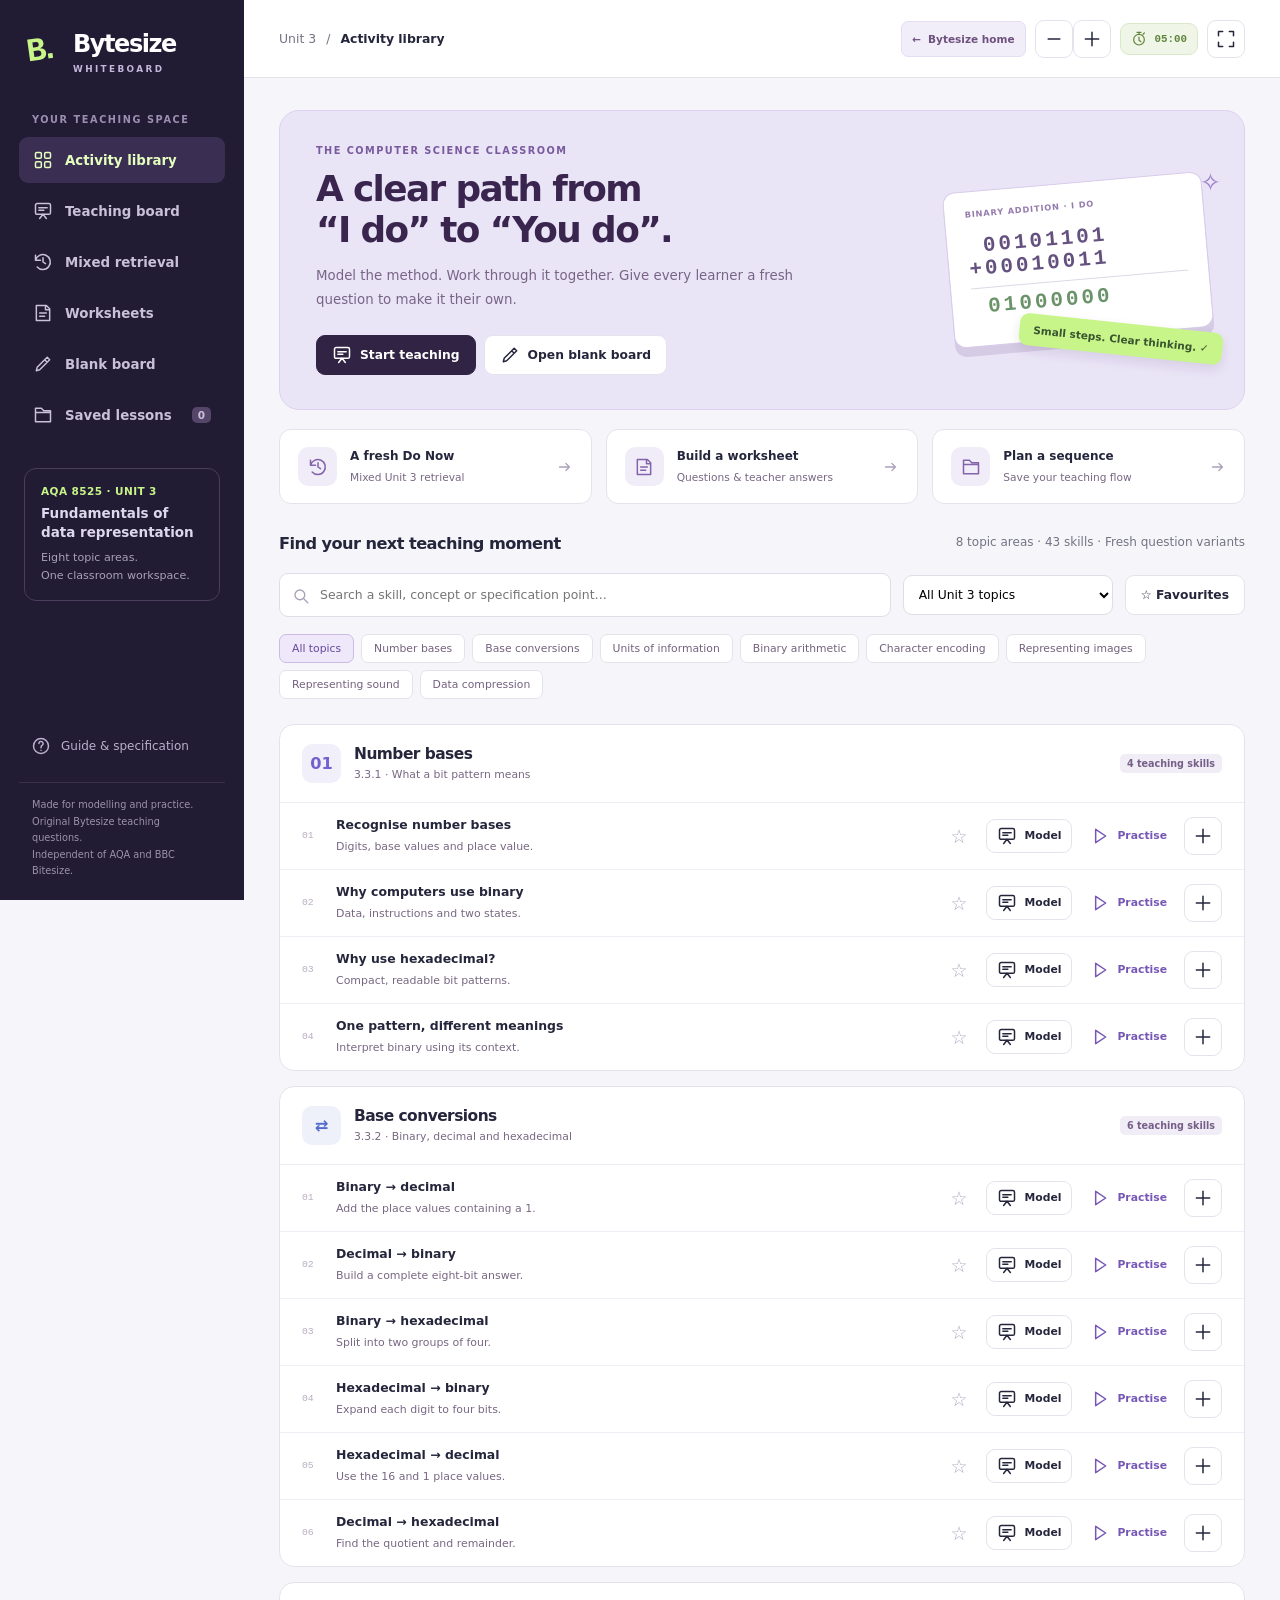
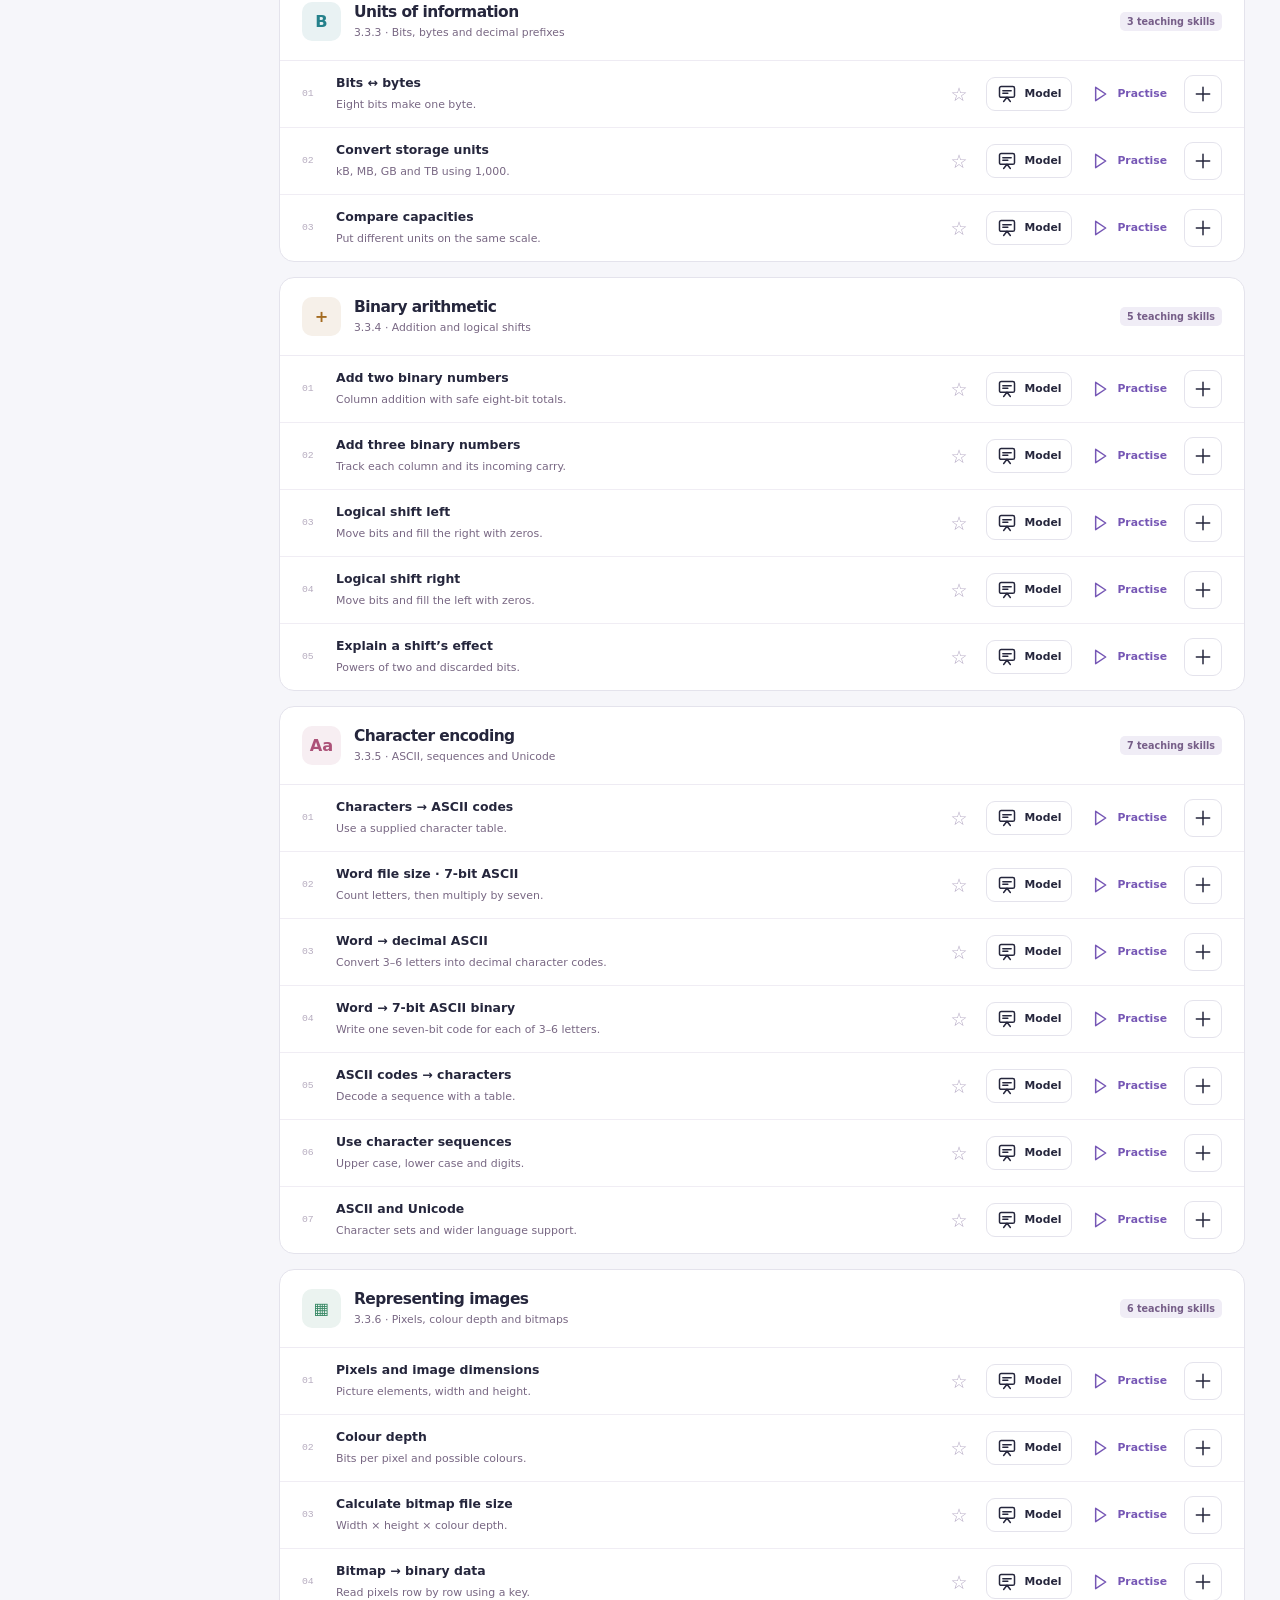
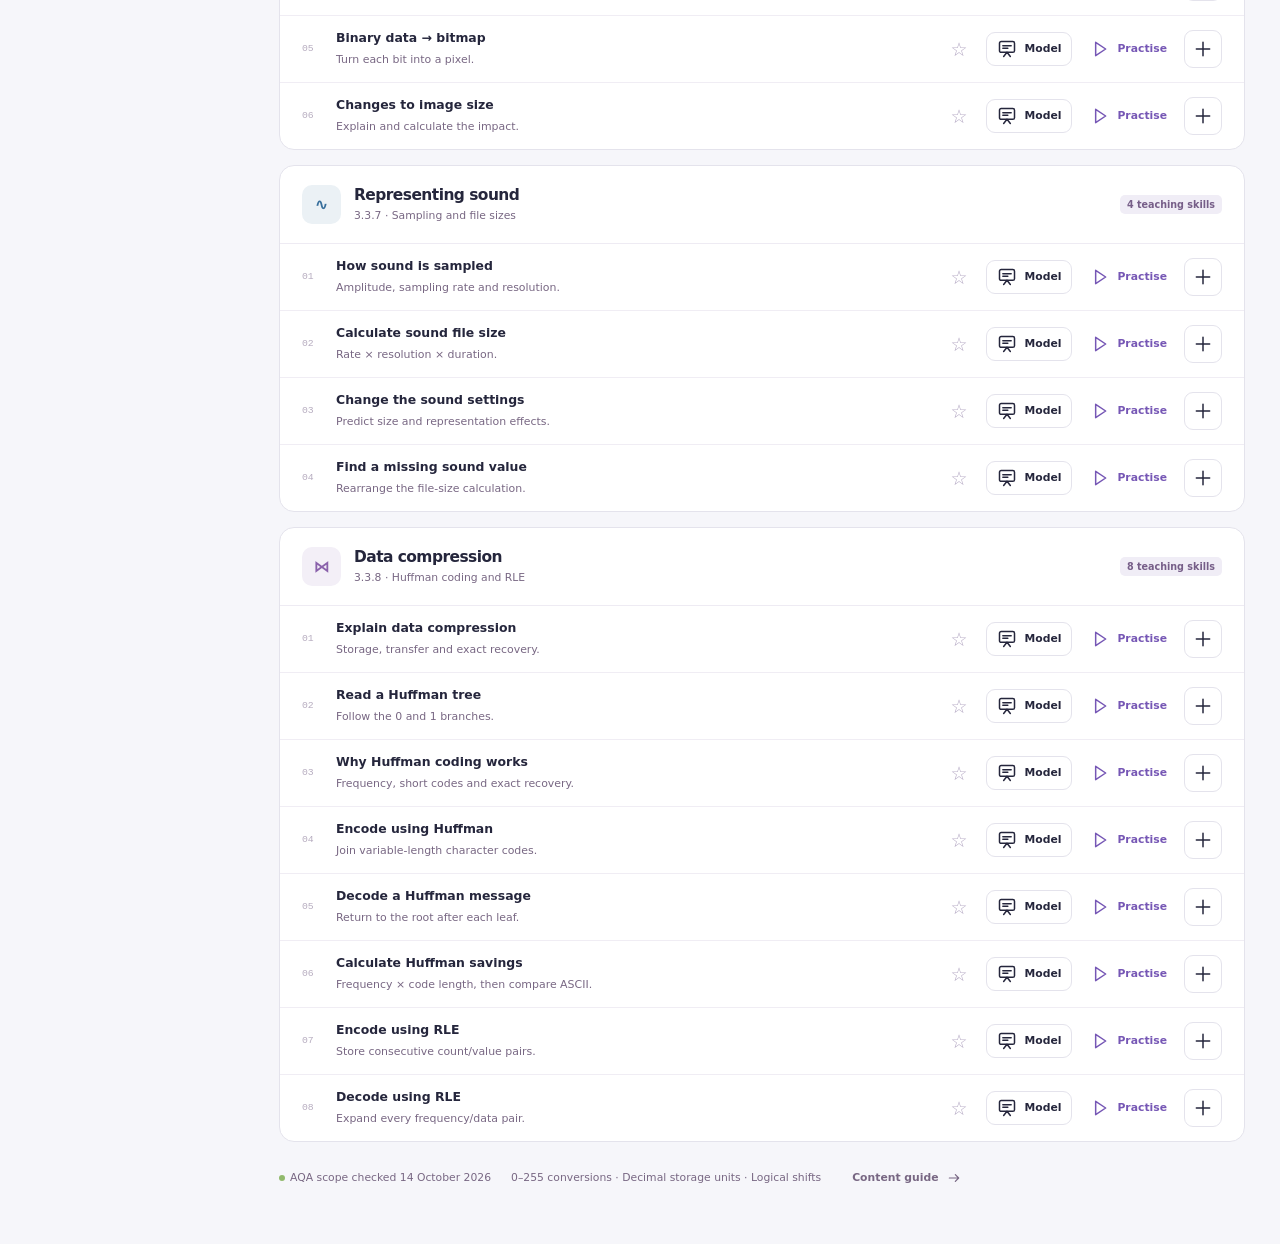
==== teacher/index.html @ 33aa5a90 "Publish current Bytesize student and teacher site" ====
<!doctype html>
<html lang="en-GB">
<head>
 <meta charset="utf-8">
 <meta name="viewport" content="width=device-width, initial-scale=1">
 <meta name="theme-color" content="#211b3a">
 <meta name="description" content="Teach AQA 8525 Unit 3 with Bytesize Whiteboard: worked examples, guided practice, independent questions, retrieval, worksheets and a drawing board.">
 <title>Bytesize Whiteboard | AQA 8525 Unit 3</title>
 <link rel="icon" href="favicon.svg" type="image/svg+xml">
 <link rel="stylesheet" href="styles.css">
 <link rel="stylesheet" href="../hub-nav.css">
</head>
<body>
 <a class="skip" href="#main">Skip to activities</a>
 <div id="app"></div>
 <div id="toast" role="status" aria-live="polite"></div>
 <dialog id="modal" aria-labelledby="dialog-title"></dialog>
 <div id="print-root"></div>
 <script defer src="app.bundle.js"></script>
</body>
</html>
---- teacher/styles.css ----
:root{--ink:#25263c;--muted:#737384;--purple:#7257c8;--purple-dark:#35284d;--lime:#c8f589;--line:#e4e3ec;--bg:#f6f6fa;--paper:#fff;--radius:17px;--qscale:1;font-family:Inter,ui-sans-serif,system-ui,-apple-system,BlinkMacSystemFont,"Segoe UI",sans-serif;color:var(--ink);background:var(--bg);font-size:15px;font-synthesis:none}
*{box-sizing:border-box}body{margin:0}button,input,select,textarea{font:inherit}button,a,input,select,textarea{-webkit-tap-highlight-color:transparent}button{cursor:pointer}button{color:inherit}a{color:#6245b2;text-underline-offset:3px}button:disabled{cursor:default;opacity:.45}button:focus-visible,a:focus-visible,input:focus-visible,textarea:focus-visible,select:focus-visible,summary:focus-visible{outline:3px solid #ad7c24;outline-offset:3px}button,input,select,textarea{border-radius:9px}button{touch-action:manipulation}h1,h2,h3,p{margin-top:0}h1,h2,h3{letter-spacing:-.035em}h1{font-size:2.2rem;line-height:1.15}h2{font-size:1.4rem}p{line-height:1.6}small{font-size:.8rem}.muted{color:var(--muted)}.mono,code{font-family:ui-monospace,SFMono-Regular,Menlo,monospace}code{background:#f0edf7;border-radius:4px;padding:2px 5px;overflow-wrap:anywhere}.hidden,[hidden]{display:none!important}.skip{position:fixed;left:20px;top:-100px;background:#fff;z-index:100;padding:14px}.skip:focus{top:10px}.sr-only{position:absolute;width:1px;height:1px;padding:0;overflow:hidden;clip:rect(0,0,0,0);white-space:nowrap}.ico{width:20px;height:20px;stroke:currentColor;stroke-width:1.8;fill:none;stroke-linecap:round;stroke-linejoin:round;flex-shrink:0;vertical-align:middle}.ico.sm{width:16px;height:16px}
.layout{display:grid;grid-template-columns:244px minmax(0,1fr);min-height:100vh}.sidebar{background:#211b33;color:#ded8ed;position:fixed;inset:0 auto 0 0;width:244px;display:flex;flex-direction:column;padding:30px 19px 20px;z-index:20}.brand{display:flex;align-items:center;gap:10px;background:none;border:0;color:white;text-align:left;padding:0 8px 0;margin-bottom:38px}.brand-mark{width:36px;height:42px;color:var(--lime);font-size:33px;font-weight:900;font-family:ui-monospace,monospace;letter-spacing:-.2em;transform:rotate(-8deg)}.brand strong{font-size:1.6rem;letter-spacing:-.06em;display:block}.brand small{font-size:.59rem;color:#c3b7dc;letter-spacing:.27em;font-weight:600}.nav-label{font-size:.65rem;letter-spacing:.16em;font-weight:700;color:#9b8eb2;padding:0 13px;margin-bottom:12px}.nav{display:grid;gap:5px}.nav button{display:flex;gap:12px;align-items:center;width:100%;background:transparent;border:0;color:#c8c1d8;text-align:left;padding:13px 14px;font-size:.89rem;font-weight:550;min-height:46px}.nav button:hover{background:#322941}.nav button.active{background:#3a2e53;color:#e5ffbf}.nav .count{margin-left:auto;border-radius:5px;background:#554569;font-size:.7rem;padding:2px 6px}.unit-tag{border:1px solid #4a3d5d;border-radius:12px;padding:16px;margin:30px 5px 16px}.unit-tag span{display:block;color:var(--lime);font-size:.7rem;font-weight:700;letter-spacing:.04em;margin-bottom:7px}.unit-tag strong{font-size:.9rem;line-height:1.4;display:block}.unit-tag p{font-size:.74rem;color:#aaa0bd;margin:7px 0 0;line-height:1.6}.sidebar-bottom{margin-top:auto}.sidebar-bottom button{background:transparent;border:0;color:#bcb0cf;padding:10px 12px;display:flex;align-items:center;gap:10px;font-size:.8rem}.sidebar-foot{padding:14px 13px 0;border-top:1px solid #3b304b;font-size:.65rem;color:#9c91ae;line-height:1.7;margin-top:16px}
.content{grid-column:2;min-width:0}.topbar{height:78px;position:sticky;top:0;background:#ffffffed;backdrop-filter:blur(12px);border-bottom:1px solid var(--line);display:flex;align-items:center;justify-content:space-between;padding:0 35px;z-index:15;gap:10px}.breadcrumb{font-size:.83rem;display:flex;align-items:center;gap:10px}.breadcrumb .muted{font-weight:450}.breadcrumb strong{font-weight:650}.top-actions{display:flex;gap:9px;align-items:center}.pill{padding:7px 10px;background:#f1edf9;border:1px solid #e5ddf4;color:#71579b;font-size:.7rem;font-weight:650;border-radius:7px;white-space:nowrap}.icon-btn{border:1px solid var(--line);background:#fff;display:inline-flex;align-items:center;justify-content:center;min-width:36px;min-height:36px;padding:8px;gap:6px}.icon-btn:hover{border-color:#9b83c8;background:#f5f1fc}.icon-btn.active{background:#eae2ff;color:#6044a4;border-color:#baaadf}.btn{min-height:40px;border:1px solid var(--line);padding:9px 15px;display:inline-flex;gap:8px;align-items:center;justify-content:center;background:#fff;font-size:.82rem;font-weight:650;text-decoration:none}.btn:hover{background:#f5f1fb;border-color:#b5a2d3}.btn.primary{background:#7355bd;color:white;border-color:#7355bd;box-shadow:0 3px 6px #4a34600e}.btn.primary:hover{background:#5f42a5}.btn.dark{background:#302343;border-color:#302343;color:white}.btn.lime{background:var(--lime);border-color:var(--lime);color:#302343}.btn.small{font-size:.72rem;min-height:32px;padding:6px 10px}.btn.ghost{border-color:transparent;background:transparent;color:#7657b5}.btn.danger{color:#a24248}.buttons{display:flex;gap:8px;flex-wrap:wrap;align-items:center}.mobile-menu{display:none}.page{padding:32px 35px 50px;max-width:1800px;margin:0 auto;animation:fade .2s ease}.eyebrow{font-size:.67rem;font-weight:750;letter-spacing:.15em;text-transform:uppercase;color:#8a739f;margin-bottom:12px}.page-heading{display:flex;justify-content:space-between;align-items:flex-start;gap:20px;margin-bottom:23px}.page-heading h1{margin:0 0 9px;font-size:1.8rem}.page-heading p{color:var(--muted);font-size:.88rem;margin-bottom:0}.divider{height:1px;background:var(--line);margin:20px 0}.section-title{display:flex;justify-content:space-between;align-items:center;gap:12px;margin:28px 0 15px}.section-title h2{font-size:1.08rem;margin:0}.section-title p{color:var(--muted);font-size:.8rem;margin:0}.tag{background:#f0edf6;padding:4px 7px;border-radius:5px;color:#847294;font-size:.64rem;font-weight:650;display:inline-flex;gap:5px;align-items:center}.panel{background:#fff;border:1px solid var(--line);border-radius:var(--radius);padding:23px}.panel h2{font-size:1.13rem}.panel p{font-size:.86rem;color:#737181}
.hero{background:#eae4f7;border:1px solid #ddd2ef;position:relative;border-radius:20px;padding:34px 36px;display:flex;align-items:center;justify-content:space-between;overflow:hidden;gap:30px}.hero-copy{max-width:610px;position:relative;z-index:1}.hero .eyebrow{color:#795a9e;font-size:.65rem}.hero h1{font-size:clamp(1.8rem,2.8vw,2.8rem);color:#39254e;max-width:610px;margin-bottom:14px;letter-spacing:-.045em}.hero p{font-size:.89rem;color:#786586;max-width:490px;margin-bottom:23px;line-height:1.8}.hero-art{width:260px;min-width:200px;height:185px;position:relative}.hero-art .mini-board{position:absolute;inset:14px 0 15px 0;background:white;border-radius:12px;border:1px solid #d8cce9;box-shadow:0 9px 0 #d6cbe4;transform:rotate(-5deg);padding:17px 20px}.mini-board .mini-label{font-size:.55rem;letter-spacing:.1em;color:#947bad;font-weight:750;margin-bottom:16px}.mini-binary{font:700 21px ui-monospace,monospace;color:#64517f;letter-spacing:3px;padding-bottom:7px;border-bottom:1px solid #ded8e7}.mini-answer{font:700 21px ui-monospace,monospace;letter-spacing:3px;color:#6b9369;padding-top:7px}.floating-tag{position:absolute;bottom:-2px;right:-15px;background:var(--lime);padding:10px 14px;border-radius:9px;font-size:.7rem;font-weight:750;color:#3a5530;transform:rotate(6deg);box-shadow:0 5px 12px #2e16471a}.hero-art .sparkle{position:absolute;top:0;right:-13px;color:#9c7dc9;font-size:25px}.quick-strip{display:grid;grid-template-columns:repeat(3,1fr);gap:14px;margin:19px 0 29px}.quick-card{border:1px solid var(--line);border-radius:12px;padding:17px 18px;display:flex;align-items:center;gap:13px;background:white;text-align:left}.quick-card:hover{border-color:#b0a0ce;transform:translateY(-1px)}.quick-icon{background:#f1edf8;color:#8462ac;width:39px;height:39px;display:grid;place-items:center;border-radius:10px}.quick-card strong{display:block;font-size:.8rem;margin-bottom:4px}.quick-card small{font-size:.71rem;color:#8a8796}.quick-card>.ico{margin-left:auto;color:#aba1bb;width:17px}
.library-toolbar{display:flex;gap:12px;align-items:center;margin:20px 0 17px;flex-wrap:wrap}.search-wrap{position:relative;flex:1;min-width:240px}.search-wrap>.ico{position:absolute;top:13px;left:13px;color:#aaa0b6;width:18px}.search-wrap input{width:100%;height:44px;padding:10px 40px;border:1px solid #e0dce8;background:#fff;font-size:.83rem}.library-toolbar select{border:1px solid #e0dce8;background:white;padding:11px;font-size:.82rem}.filter-chips{display:flex;gap:7px;flex-wrap:wrap;margin:0 0 25px}.filter-chips button{background:white;color:#82768e;border:1px solid var(--line);padding:7px 12px;border-radius:7px;font-size:.72rem}.filter-chips button.active{background:#eee8fa;color:#66479b;border-color:#ccbbe5}.topic-block{background:white;border:1px solid var(--line);border-radius:15px;margin:15px 0;overflow:hidden}.topic-head{padding:19px 22px;display:flex;align-items:center;gap:13px;border-bottom:1px solid #eeebf3}.topic-symbol{width:39px;height:39px;border-radius:10px;display:grid;place-items:center;background:color-mix(in srgb,var(--topic) 10%,white);color:var(--topic);font-size:1.08rem;font-weight:750}.topic-head h2{font-size:1.03rem;margin:0 0 4px}.topic-head p{color:#9890a2;font-size:.72rem;margin:0;line-height:1.4}.topic-head .tag{margin-left:auto}.skill-row{display:flex;align-items:center;gap:14px;padding:14px 22px;border-bottom:1px solid #f0edf4}.skill-row:last-child{border-bottom:0}.skill-row:hover{background:#fdfbff}.skill-meta{min-width:0;flex:1}.skill-meta strong{font-size:.83rem;font-weight:650;display:block;margin-bottom:4px}.skill-meta small{color:#908698;font-size:.73rem;line-height:1.4}.skill-row>.row-number{font:500 .65rem ui-monospace,monospace;color:#b6acbf;width:20px}.skill-row .buttons{gap:6px;flex-shrink:0}.fav{border:0;background:transparent;color:#b4a8c3;font-size:19px;padding:4px}.fav.selected{color:#9a69b9}.library-summary{display:flex;gap:20px;color:#9b91a6;font-size:.72rem;align-items:center;margin:20px 0 0}.dot{width:6px;height:6px;display:inline-block;border-radius:50%;background:#91b96c;margin-right:5px}.empty{text-align:center;padding:50px 25px;background:#fff;border:1px dashed #cfc3df;border-radius:14px;color:#887594}.empty h2{font-size:1.2rem;color:#4b3a62}.empty p{font-size:.85rem}
.teach-page{padding:25px 25px 35px}.teach-heading{display:flex;justify-content:space-between;align-items:center;gap:15px;margin-bottom:18px}.teach-heading .eyebrow{margin-bottom:7px}.teach-heading h1{font-size:1.55rem;margin:0 0 6px}.teach-heading p{margin:0;color:var(--muted);font-size:.82rem}.controls{background:white;border:1px solid var(--line);border-radius:12px;padding:10px 12px;display:flex;align-items:center;justify-content:space-between;flex-wrap:wrap;gap:10px;margin-bottom:17px}.segmented{display:flex;gap:3px;background:#f4f1f8;padding:4px;border-radius:9px}.segmented button{background:transparent;border:0;padding:8px 12px;color:#9785a5;font-size:.76rem;font-weight:650;white-space:nowrap}.segmented button.active{background:#fff;color:#5a3c85;box-shadow:0 1px 4px #49305f18}.controls .sep{width:1px;height:25px;background:var(--line);margin:0 4px}.controls .icon-btn{width:33px;height:33px;min-width:33px;min-height:33px;padding:7px}.controls .label{color:#8d7c9c;font-size:.71rem}.drawing-tools{display:flex;align-items:center;gap:6px}.swatch{width:19px;height:19px;border-radius:50%;border:2px solid white;outline:1px solid transparent;background:var(--swatch);padding:0;min-width:19px}.swatch.active{outline-color:var(--swatch)}.stage-grid{display:grid;grid-template-columns:repeat(3,minmax(0,1fr));gap:16px;align-items:stretch}.stage-card{position:relative;border-radius:15px;border:1px solid var(--line);background:white;overflow:hidden;box-shadow:0 4px 12px #41304c04;min-width:0;display:flex;flex-direction:column;--stage:#8264be;--stage-bg:#f1ecfb}.stage-card.we{--stage:#3b927e;--stage-bg:#eaf5ee}.stage-card.you{--stage:#b78229;--stage-bg:#fff5df}.stage-card.success{border-color:#77aa80;box-shadow:0 0 0 2px #77aa8025}.stage-head{padding:16px 18px 13px;background:var(--stage-bg);border-bottom:1px solid color-mix(in srgb,var(--stage) 17%,white);display:flex;align-items:center;gap:10px}.stage-number{border:1px solid color-mix(in srgb,var(--stage) 40%,white);color:var(--stage);width:28px;height:28px;border-radius:50%;font-size:.69rem;display:grid;place-items:center;font-weight:700}.stage-head strong{font-size:.91rem;color:var(--stage);letter-spacing:-.01em}.stage-head small{display:block;color:color-mix(in srgb,var(--stage) 75%,#4b475b);font-size:.65rem;margin-top:3px}.stage-head .stage-actions{margin-left:auto;display:flex;gap:4px}.stage-actions button{background:transparent;border:0;color:var(--stage);padding:4px;min-width:27px;min-height:28px}.stage-actions .ico{width:16px;height:16px}.stage-body{padding:22px 19px 19px;min-height:490px;position:relative;flex:1;font-size:calc(.91rem * var(--qscale))}.question-copy{line-height:1.65;font-weight:500;overflow-wrap:anywhere;margin-bottom:18px}.number-display{font:650 1.35em/1.6 ui-monospace,SFMono-Regular,Menlo,monospace;text-align:center;letter-spacing:.06em;color:#493660;margin:20px 0;overflow-wrap:anywhere}.binary-sum{font:600 1.4em/1.8 ui-monospace,monospace;letter-spacing:.17em;text-align:right;max-width:265px;margin:20px auto;color:#48345d}.binary-sum div{position:relative}.binary-sum span{position:absolute;left:0;color:#9b81b9}.binary-sum hr{border:0;border-top:2px solid #9e88b8}.table-wrap{max-width:100%;overflow-x:auto;margin:13px 0 17px}.table-wrap table{border-collapse:collapse;width:100%;font-size:.76em;text-align:center}.table-wrap th{background:#f4f1f8;color:#857293;font-weight:650}.table-wrap th,.table-wrap td{padding:8px 6px;border:1px solid #e5dfec}.huffman-tree{width:100%;max-height:270px;color:#776489;overflow:visible;display:block;margin:4px auto 18px}.huffman-tree text{font:14px ui-monospace,monospace;fill:#554366}.huffman-tree .leaf-label{font-weight:800;font-size:17px}.huffman-tree .edge-label{fill:#9463b4;font-size:14px;paint-order:stroke;stroke:white;stroke-width:5px}.waveform{width:100%;height:auto;margin:0 auto 18px;display:block}.waveform text{font:11px system-ui;fill:#7e7391}.answer-fields{margin:22px 0 8px;display:grid;gap:12px}.answer-field label{font-size:.74em;display:block;color:#8d7b9d;font-weight:600;margin:0 0 7px}.answer-field input,.answer-field textarea{padding:10px 12px;min-height:42px;width:100%;background:#fdfcff;border:1px solid #dcd4e7;color:#433250;font:500 .96em ui-monospace,monospace}.answer-field textarea{font-family:inherit;resize:vertical;min-height:100px;line-height:1.6}.answer-field input.good{border-color:#72a781;background:#f4fbf3}.answer-field input.bad{border-color:#cc898a;background:#fff9f8}.bit-inputs{display:grid;grid-template-columns:repeat(8,minmax(0,1fr));gap:3px}.bit-inputs input{padding:6px 0;text-align:center;font-size:1em;min-width:0}.bit-labels{display:grid;grid-template-columns:repeat(8,minmax(0,1fr));font:500 .55em ui-monospace,monospace;color:#a493b3;text-align:center;margin-bottom:5px}.answer-help{font-size:.65em;color:#9f8caa;margin:7px 0;line-height:1.6}.feedback{font-size:.78em;line-height:1.5;margin:10px 0;min-height:18px}.feedback.good{color:#3e8453;font-weight:650}.feedback.bad{color:#a65753}.hint{border-left:3px solid #ccb6e2;background:#f8f4fc;color:#816a95;padding:10px 12px;border-radius:0 7px 7px 0;font-size:.79em;line-height:1.6;margin:13px 0}.working-label{font-size:.66em;letter-spacing:.06em;text-transform:uppercase;color:#a997b5;margin:23px 0 8px}.step-list{margin:10px 0 18px;padding:0;list-style:none}.step-list li{padding:11px 0 11px 28px;border-bottom:1px solid #eee9f3;position:relative;font-size:.84em;line-height:1.6;color:#776086}.step-list .step-dot{position:absolute;left:0;top:12px;width:18px;height:18px;border-radius:50%;background:#f0e9fa;color:#8864a9;font:650 .66rem/18px system-ui;text-align:center}.model-answer{padding:15px;background:#f6f2fc;border:1px solid #e5daef;border-radius:10px;margin:15px 0;font-size:.85em;line-height:1.7;color:#634779}.model-answer>strong{font-size:.72em;text-transform:uppercase;letter-spacing:.07em;display:block;margin-bottom:7px;color:#9c79b2}.model-answer .model-row{display:flex;flex-wrap:wrap;gap:6px;justify-content:space-between;border-bottom:1px solid #e5daef;padding:5px 0}.model-answer ul{padding-left:17px;margin:0}.model-answer code{font-size:1.02em}.stage-foot{padding:13px 18px;border-top:1px solid #eee9f3;background:#fefcff;display:flex;gap:8px;justify-content:space-between;align-items:center}.stage-foot .btn{font-size:.69rem;padding:7px 9px;min-height:33px}.step-count{font-size:.62rem;color:#ac9db7;white-space:nowrap}.ink-layer{position:absolute;inset:0;width:100%;height:100%;pointer-events:none;z-index:5;touch-action:none;overflow:visible}.ink-layer.enabled{pointer-events:auto;cursor:crosshair}.teacher-note{margin:18px 0 0;border:1px dashed #d7c9e6;background:#f7f3fc;border-radius:10px;padding:13px 17px;color:#937eaa;font-size:.76rem;display:flex;align-items:center;gap:10px;line-height:1.6}.teacher-note strong{color:#816099}.focus-view .stage-card{display:none}.focus-view .stage-card.focused{display:flex}.focus-view.stage-grid{grid-template-columns:1fr;max-width:1000px;margin:auto}.focus-view .stage-body{font-size:calc(1.14rem * var(--qscale));min-height:490px;padding:35px 50px}.focus-view .huffman-tree{max-height:340px}.focus-view .binary-sum{max-width:350px}.focus-view .table-wrap{max-width:650px;margin-left:auto;margin-right:auto}.focus-view .answer-fields{max-width:650px;margin-left:auto;margin-right:auto}.focus-view .number-display{font-size:1.7em}.focus-view .bitmap-grid{max-width:280px}.lesson-nav{background:#eee9f8;border:1px solid #dcd1ed;color:#82689b;padding:10px 15px;border-radius:10px;display:flex;align-items:center;gap:12px;margin-bottom:17px;font-size:.8rem}.lesson-nav strong{color:#684888}.lesson-nav .buttons{margin-left:auto}.presentation .layout{grid-template-columns:1fr}.presentation .sidebar{display:none}.presentation .content{grid-column:1}.presentation .topbar{height:55px}.presentation .topbar .breadcrumb,.presentation .topbar .pill{display:none}.presentation .topbar{justify-content:flex-end}.presentation .teach-heading h1{font-size:1.8rem}.presentation .stage-body{font-size:calc(1.12rem * var(--qscale));min-height:60vh}.presentation .stage-grid{gap:20px}.presentation .stage-head{padding:16px 23px}
.builder-grid{display:grid;grid-template-columns:300px minmax(0,1fr);gap:22px;align-items:start}.settings-panel{position:sticky;top:99px}.field{margin-bottom:20px}.field>label,.field-label{display:block;font-size:.77rem;font-weight:650;color:#7b688d;margin-bottom:9px}.field select,.field input[type=text],.field input[type=number],.field textarea{width:100%;padding:10px 11px;background:white;border:1px solid #dcd3e6;min-height:42px}.field small{display:block;font-size:.67rem;color:#a28eb1;margin:7px 0;line-height:1.5}.check-group{display:grid;gap:9px;margin:12px 0 20px}.check-group label{font-size:.76rem;display:flex;align-items:center;gap:9px;color:#846f96;line-height:1.4}.check-group input{accent-color:#8060b4;width:16px;height:16px}.practice-grid{display:grid;grid-template-columns:repeat(2,minmax(0,1fr));gap:16px}.practice-card{background:white;border:1px solid var(--line);border-radius:14px;padding:21px;min-width:0;position:relative;font-size:calc(.91rem * var(--qscale))}.practice-card.success{border-color:#75ac7d;background:#fcfffb}.practice-card h3{font-size:.84rem;color:#8e709f;margin:0}.practice-card .q-meta{display:flex;align-items:center;gap:10px;margin-bottom:18px}.q-meta .badge{font:700 .68rem ui-monospace,monospace;padding:5px 7px;background:#eee8f8;color:#9678ab;border-radius:6px}.q-meta .tag{margin-left:auto;font-size:.58rem}.practice-card .buttons{margin-top:12px}.set-toolbar{display:flex;justify-content:space-between;gap:10px;align-items:center;margin-bottom:17px}.set-toolbar p{font-size:.8rem;color:#927e9e;margin:0}.worksheet-preview{background:white;border:1px solid var(--line);padding:30px;border-radius:14px}.worksheet-preview h2{font-size:1.2rem}.worksheet-item{border-bottom:1px solid #e5ddeb;padding:22px 0;break-inside:avoid;line-height:1.65;font-size:.87rem}.worksheet-item:last-child{border:0}.worksheet-item .number-display{font-size:1.3rem}.worksheet-item .huffman-tree{max-width:370px}.worksheet-item .question-copy{font-weight:450;margin:0 0 10px}.worksheet-item .figure{max-width:480px}.answer-space{height:48px;background:repeating-linear-gradient(white,white 23px,#e9e4ef 24px);margin-top:15px}.worksheet-item.written .answer-space{height:96px}.worksheet-item .table-wrap{max-width:550px}.print-tools{margin-top:15px;display:flex;gap:8px;flex-wrap:wrap}
.bitmap-grid{display:grid;grid-template-columns:repeat(var(--cols),1fr);width:180px;max-width:100%;margin:15px auto;border:1px solid #b3a6c1;background:white;aspect-ratio:var(--cols)/4}.bitmap-grid .pixel{min-width:0;min-height:0;aspect-ratio:1;border:1px solid #d5cddb;border-radius:0;background:white;padding:0;display:block}.bitmap-grid .pixel.on{background:#3d3150}.bitmap-grid .pixel:focus-visible{z-index:1;outline-offset:-4px}.figure-caption{font-size:.68em;text-align:center;color:#a08aaf;margin:10px 0 15px}.editable .pixel:hover{box-shadow:inset 0 0 0 3px #af9ac5}
.blank-controls{display:flex;gap:13px;flex-wrap:wrap;align-items:center;padding:12px 15px;background:white;border:1px solid var(--line);border-radius:12px;margin-bottom:14px}.blank-controls select{border:1px solid #ded5e9;padding:7px;background:white;font-size:.75rem;max-width:160px}.blank-controls .drawing-tools{flex-wrap:wrap}.blank-controls input[type=range]{width:75px;accent-color:#8965b7}.blank-controls .group{display:flex;gap:6px;align-items:center}.board-paper{width:100%;height:min(66vh,760px);min-height:390px;border:1px solid #d8cfe4;border-radius:12px;background:white;position:relative;overflow:hidden;box-shadow:0 5px 20px #51366d07}.board-svg{width:100%;height:100%;display:block;touch-action:none;cursor:crosshair}.board-svg text{font-family:ui-monospace,monospace}.blank-footer{display:flex;justify-content:space-between;align-items:center;gap:15px;margin:15px 0;color:#a08aaf;font-size:.73rem}.board-page-tabs{display:flex;align-items:center;gap:5px;flex-wrap:wrap}.board-page-tabs button{min-width:32px;height:32px;border:1px solid #ded5e8;background:white;color:#9b80ae;font-size:.75rem}.board-page-tabs button.active{background:#8462b2;color:white;border-color:#8462b2}.blank-save-note{font-size:.67rem;color:#a18cad;line-height:1.5}.queue-item{display:flex;align-items:center;gap:12px;background:white;border:1px solid var(--line);border-radius:11px;padding:14px 18px;margin-bottom:9px}.queue-item .queue-no{color:#b497c3;font:600 .75rem ui-monospace,monospace}.queue-item strong{font-size:.83rem;display:block}.queue-item small{font-size:.68rem;color:#a28bb0}.queue-item .buttons{margin-left:auto}.lesson-card{background:white;border:1px solid var(--line);border-radius:13px;padding:23px;margin-bottom:13px}.lesson-card h2{font-size:1.1rem;margin-bottom:7px}.lesson-card p{font-size:.8rem;color:#9b81ac}.lesson-card .tag{margin-bottom:16px}.split{display:grid;grid-template-columns:1.3fr 1fr;gap:25px;align-items:start}
dialog{border:1px solid #d9cee6;border-radius:18px;padding:28px;max-width:650px;width:calc(100% - 32px);max-height:88vh;overflow:auto;color:var(--ink);box-shadow:0 20px 90px #21133333}dialog::backdrop{background:#1f143b66;backdrop-filter:blur(3px)}dialog h2{font-size:1.35rem;margin-bottom:12px}dialog p,dialog li{font-size:.86rem;color:#8c719e;line-height:1.8}dialog li{margin-bottom:7px}dialog .dialog-top{display:flex;justify-content:space-between;gap:16px}dialog h3{font-size:1rem;color:#78568f;margin-top:24px}dialog .key-line{background:#f5effa;border-radius:8px;padding:12px}.sources-list{padding-left:17px}dialog form{margin-top:15px}kbd{border:1px solid #d3c4df;border-bottom-width:2px;padding:2px 6px;border-radius:4px;font-size:.73rem;background:#fff}.timer-badge{background:#eff6e8;color:#61843c;border-color:#d8e8c9;font:700 .8rem ui-monospace,monospace;min-width:75px}.timer-badge.done{background:#fff0e2;color:#ae652e;border-color:#f0d4bc}.timer-setup{display:flex;gap:10px;align-items:end;margin:22px 0}.timer-setup input{padding:10px;border:1px solid #d4c4df;width:120px}.timer-large{font:700 3rem ui-monospace,monospace;color:#73538b;margin:15px 0 22px}.timer-presets{display:flex;gap:7px;flex-wrap:wrap}.timer-presets button{border:1px solid #ddd0e7;background:#faf6ff;padding:10px;color:#8b68a2}.status-line{font-size:.72rem;color:#ad96b9;margin-top:17px;line-height:1.7}#toast{position:fixed;bottom:24px;left:50%;transform:translate(-50%,20px);background:#352345;color:#fff;padding:12px 20px;border-radius:10px;box-shadow:0 6px 25px #271b3b33;font-size:.82rem;z-index:100;opacity:0;pointer-events:none;transition:.2s;max-width:90%;text-align:center}#toast.show{opacity:1;transform:translate(-50%,0)}#print-root{display:none}.text-tools{display:flex;gap:8px;margin:12px 0}.file-input{display:none}.help-note{border:1px solid #e6dced;border-radius:9px;padding:12px;color:#a18aac;font-size:.77rem;line-height:1.7;background:#fbf8fe}.info-grid{display:grid;grid-template-columns:1fr 1fr;gap:12px}.info-grid .panel{padding:17px}.info-grid strong{font-size:.8rem;color:#89669e}.info-grid p{font-size:.75rem;margin:7px 0 0}.cover-note{font-size:.69rem;line-height:1.8;color:#a28aae;padding-top:16px}.intro-line{font-size:.8rem;color:#a38caf;line-height:1.8}.worksheet-options details{margin:10px 0}.worksheet-options summary{font-size:.76rem;color:#8c709d;cursor:pointer}.worksheet-options .check-group{padding-left:10px;gap:6px}.worksheet-options .check-group label{font-size:.7rem}.worksheet-options .buttons{gap:5px}.kbd-hint{font-size:.64rem;color:#b09cba}.toggle-label{font-size:.73rem;color:#9a80aa;display:flex;align-items:center;gap:7px}.toggle-label input{accent-color:#8965b7}.reveal-row{margin:12px 0}.quality-note{background:#f8f4fd;border:1px solid #e6d9f0;border-radius:9px;padding:13px;font-size:.76rem;color:#9b7daf;line-height:1.7}.print-header{border-bottom:2px solid #554465;margin-bottom:20px;padding-bottom:13px}.print-header h1{font-size:20pt}.print-header p{font-size:10pt;color:#666}.print-footer{font-size:9pt;color:#777;border-top:1px solid #bbb;padding-top:10px;margin-top:22px}.question-number{font-weight:750;color:#7e5a95;display:block;font-size:.72rem;margin-bottom:9px}.result-summary{padding:12px 16px;background:#f1f7ec;border-radius:9px;color:#68894d;font-size:.8rem;margin-bottom:16px}
.skill-meta small,.topic-head p,.quick-card small,.library-summary,.library-summary .btn,.answer-help,.answer-field label,.working-label,.step-count,.figure-caption,.set-toolbar p,.intro-line,.cover-note,.status-line,.blank-save-note,.blank-footer,.queue-item small,.lesson-card p,.help-note,.quality-note,.toggle-label,.kbd-hint{color:#786783}.pill{color:#6e527e}.filter-chips button{color:#74617e}.model-answer>strong{color:#80618f}.practice-card h3{color:#765889}.practice-card .q-meta .badge{color:#765889}.tag{color:#765e88}.topic-head .tag{color:#765e88}.figure-caption{line-height:1.7}.worksheet-preview .intro-line{color:#786783}.field small{color:#786783}.check-group label{color:#766282}
@keyframes fade{from{opacity:.5;transform:translateY(3px)}to{opacity:1;transform:translateY(0)}}@media(min-width:1600px){.page{padding:38px 48px}.teach-page{padding:28px 35px}.stage-body{padding:25px 26px}.hero{padding:42px 45px}.hero-art{margin-right:35px}}@media(max-width:1200px){.layout{grid-template-columns:210px minmax(0,1fr)}.sidebar{width:210px;padding:25px 13px}.page{padding:25px 24px}.topbar{padding:0 24px}.hero{padding:28px}.hero-art{width:205px;min-width:180px}.hero-art .mini-binary,.hero-art .mini-answer{font-size:17px;letter-spacing:2px}.stage-grid{gap:10px}.stage-body{padding:19px 14px;font-size:calc(.82rem * var(--qscale))}.stage-head{padding:13px 12px}.stage-head strong{font-size:.8rem}.stage-head small{font-size:.57rem}.stage-number{display:none}.stage-foot{padding:10px}.stage-foot .btn{font-size:.63rem;padding:6px 8px}.builder-grid{grid-template-columns:260px minmax(0,1fr)}.practice-grid{grid-template-columns:1fr}.quick-card{padding:14px 12px;gap:9px}.quick-card small{font-size:.65rem}.quick-card strong{font-size:.72rem}.quick-icon{width:32px;height:32px}.skill-row{padding:13px 18px}.skill-row .btn{padding:6px 9px}.hero-copy{max-width:460px}.controls{gap:9px}.controls .buttons{gap:5px}}
@media(max-width:980px){.layout{grid-template-columns:185px minmax(0,1fr)}.sidebar{width:185px;padding:25px 9px}.nav button{padding:12px 10px;font-size:.79rem;gap:9px}.brand{padding-left:8px}.brand strong{font-size:1.3rem}.brand small{font-size:.5rem}.unit-tag{padding:12px;margin:25px 5px}.hero-art{display:none}.hero-copy{max-width:100%}.stage-grid{grid-template-columns:1fr}.stage-body{min-height:300px;font-size:calc(1rem * var(--qscale))}.stage-head strong{font-size:1rem}.stage-head small{font-size:.7rem}.stage-number{display:grid}.stage-actions button{min-width:32px}.stage-foot .btn{font-size:.76rem}.quick-strip{gap:8px}.quick-card{display:block;position:relative}.quick-icon{margin-bottom:10px}.quick-card>.ico{position:absolute;top:20px;right:12px}.builder-grid{grid-template-columns:1fr}.settings-panel{position:static}.check-group{grid-template-columns:1fr 1fr}.split{grid-template-columns:1fr}.page-heading{flex-wrap:wrap}.practice-grid{grid-template-columns:repeat(2,minmax(0,1fr))}.pill{display:none}.skill-row .row-number{display:none}.skill-meta small{display:none}.skill-row .buttons .btn span{display:none}.skill-row .buttons .btn{min-width:33px}.skill-row .buttons .btn .ico{width:17px}.skill-row .buttons{gap:3px}.skill-row{gap:8px;padding:13px 16px}.topic-head{padding:17px 16px}.topic-head .tag{font-size:.58rem}.library-summary{gap:12px;flex-wrap:wrap}.teach-heading{align-items:flex-start;flex-wrap:wrap}.presentation .stage-grid{grid-template-columns:repeat(3,minmax(0,1fr))}.presentation .stage-body{font-size:calc(.9rem * var(--qscale))}.presentation .stage-head{padding:15px 12px}.focus-view.stage-grid{grid-template-columns:1fr}.focus-view .stage-body{padding:25px}.blank-footer{flex-wrap:wrap}}
@media(max-width:680px){.layout{display:block}.sidebar{transform:translateX(-100%);transition:.2s;width:244px}.sidebar.open{transform:none;box-shadow:30px 0 60px #25153744}.content{width:100%}.mobile-menu{display:inline-flex}.topbar{height:65px;padding:0 16px}.top-actions{gap:6px}.breadcrumb{gap:7px;font-size:.75rem}.breadcrumb .muted,.breadcrumb .crumb-sep{display:none}.top-actions .font-tools{display:none}.page,.teach-page{padding:22px 16px}.hero{padding:25px 23px;border-radius:14px}.hero h1{font-size:2rem}.hero p{font-size:.82rem}.hero .buttons{gap:7px}.hero .btn{font-size:.74rem;padding:9px 12px}.quick-card strong{font-size:.72rem}.quick-card small{display:none}.quick-strip{margin-bottom:23px}.quick-card>.ico{display:none}.quick-card{padding:13px 12px}.quick-icon{margin-bottom:9px;width:31px;height:31px}.section-title h2{font-size:1rem}.section-title p{font-size:.68rem}.search-wrap{min-width:180px}.library-toolbar{gap:7px}.library-toolbar select{max-width:145px;font-size:.75rem}.filter-chips{gap:5px;margin-bottom:18px}.filter-chips button{font-size:.65rem;padding:7px 10px}.topic-head .topic-symbol{width:34px;height:34px}.topic-head h2{font-size:.9rem}.topic-head p{font-size:.65rem}.topic-head .tag{display:none}.skill-meta strong{font-size:.76rem}.skill-row .buttons .btn span{display:none}.skill-row .buttons .btn{padding:6px;min-height:33px}.skill-row>.fav{font-size:17px}.skill-row{padding:12px 13px}.skill-row .buttons{gap:2px}.page-heading h1{font-size:1.5rem}.practice-grid{grid-template-columns:1fr}.check-group{grid-template-columns:1fr 1fr}.settings-panel{padding:19px}.controls .buttons{flex-wrap:wrap}.controls .drawing-tools{gap:7px}.controls .segmented button{font-size:.68rem;padding:7px 10px}.teach-heading h1{font-size:1.35rem}.teach-heading .buttons .btn{font-size:.7rem;padding:8px 10px}.stage-body{font-size:calc(.96rem * var(--qscale))}.teacher-note{font-size:.7rem;align-items:flex-start}.presentation .stage-grid{grid-template-columns:1fr}.presentation .stage-body{font-size:calc(1.1rem * var(--qscale))}.focus-view .stage-body{padding:23px;min-height:420px}.stage-foot .btn{font-size:.72rem}.worksheet-preview{padding:20px}.blank-controls{padding:11px;gap:8px}.blank-controls select{max-width:135px}.board-paper{min-height:350px;height:55vh}.blank-controls .btn{font-size:.7rem}.blank-controls .ico{width:17px}.queue-item{padding:13px 12px;gap:8px}.queue-item .buttons{gap:2px}.queue-item .icon-btn{min-width:29px;min-height:29px;padding:5px}.queue-item strong{font-size:.76rem}.info-grid{grid-template-columns:1fr}.lesson-nav{flex-wrap:wrap}.library-toolbar .btn{font-size:.7rem}.blank-controls .group label{font-size:.7rem}.status-line{font-size:.65rem}}
@media(prefers-reduced-motion:reduce){*{animation:none!important;transition:none!important;scroll-behavior:auto!important}}
@media print{@page{size:A4;margin:15mm}body{background:white;color:#222;font-size:11pt}#app,#toast,dialog,.skip{display:none!important}#print-root{display:block!important}#print-root .print-header h1{font-size:20pt;margin:0 0 8px}#print-root .print-header p{margin:4px 0;font-size:9pt;color:#555}#print-root .worksheet-item{font-size:10.5pt;padding:20px 0;border-color:#bbb}#print-root .worksheet-item .question-copy{font-size:10.5pt;line-height:1.65}#print-root .question-number{font-size:9pt;color:#555}#print-root .answer-space{border-bottom:1px solid #bbb;background:none;min-height:45px}#print-root .written .answer-space{min-height:90px}#print-root .number-display{font-size:13pt;color:#222}#print-root .table-wrap{margin:10px 0}#print-root table{font-size:9pt}#print-root th,#print-root td{color:#222;background:white;border-color:#aaa}#print-root .huffman-tree{max-width:300px;max-height:235px}#print-root .bitmap-grid{width:150px}#print-root .binary-sum{font-size:14pt;color:#222}#print-root .model-answer{background:white;border:0;padding:5px 0;color:#222}#print-root .model-answer strong{color:#555}#print-root .model-answer .model-row{border-color:#bbb}#print-root .waveform{max-width:350px}#print-root .step-list li{font-size:9pt;color:#555}#print-root code{color:#222;background:none}#print-root .figure-caption{font-size:8pt;color:#555}#print-root .model-answer .bitmap-grid{break-inside:avoid}.print-footer{color:#777;font-size:8pt}a{color:inherit;text-decoration:none}}

/* Six-question classroom display. Only the card bodies scroll; the clock stays above them. */
.timer-sound-controls{display:flex;align-items:center;justify-content:space-between;gap:12px;flex-wrap:wrap;border-top:1px solid #e8dfee;margin-top:20px;padding-top:18px}.timer-sound-controls .toggle-label{font-size:.83rem;line-height:1.5}.timer-sound-controls input{width:17px;height:17px}
.topic-selection-actions{gap:6px;margin:7px 0}.topic-selection-status{font-size:.7rem;line-height:1.5;color:#786783;margin:6px 0 10px}
body.six-question-mode{overflow:hidden;background:#f1eef7}
.six-screen{height:100vh;height:100dvh;display:grid;grid-template-rows:auto minmax(0,1fr);background:#f1eef7;overflow:hidden}
.six-header{display:grid;grid-template-columns:minmax(180px,1fr) auto minmax(280px,1fr);gap:22px;align-items:center;background:white;border-bottom:1px solid #d8cce6;padding:15px 22px;box-shadow:0 3px 16px #32214308;z-index:2}
.six-title{min-width:0}.six-title .eyebrow{display:block;font-size:.6rem;letter-spacing:.12em;margin-bottom:7px}.six-title h1{font-size:clamp(1rem,1.7vw,1.5rem);margin:0 0 5px;line-height:1.2}.six-page-label{display:block;font-size:.7rem;line-height:1.5;color:#756480}
.six-timer{display:flex;align-items:center;gap:10px}.six-countdown{background:#302343;color:#f3ffde;border:2px solid #302343;padding:8px 18px;border-radius:12px;min-width:172px;text-align:center;box-shadow:0 3px 10px #35234316}.six-countdown:hover{border-color:#9d80c1}.six-clock-label{display:block;font-size:.54rem;font-weight:650;letter-spacing:.09em;white-space:nowrap;color:#d1c4e4}.six-countdown #six-timer-text{display:block;font:750 clamp(2rem,3vw,3rem)/1.12 ui-monospace,SFMono-Regular,Menlo,monospace;font-variant-numeric:tabular-nums;letter-spacing:.02em;margin-top:3px}.six-countdown.done{background:#984424;border-color:#984424;color:white}.six-countdown.done .six-clock-label{color:#fff4d9}.six-timer-buttons{display:grid;grid-template-columns:repeat(2,36px);gap:5px}.six-timer-buttons>.btn{grid-column:1/-1;min-height:31px}.six-timer-buttons .ico{width:16px;height:16px}.six-timer-buttons>.icon-btn{min-width:34px;min-height:29px;padding:5px}
.six-actions{display:flex;flex-direction:column;gap:9px;align-items:flex-end;min-width:0}.six-actions .buttons{justify-content:flex-end;gap:5px}.six-actions .btn{font-size:.7rem;min-height:33px;padding:7px 10px}.six-actions .icon-btn{min-width:32px;min-height:33px;padding:7px}.six-actions .ico{width:16px;height:16px}.six-exit-hint{font-size:.65rem;color:#806c8d}.six-pagination{display:flex;align-items:center;gap:9px;font-size:.67rem;color:#806c8d}.six-pagination .btn{font-size:.65rem;min-height:28px;padding:5px 8px}
.six-grid{min-height:0;display:grid;grid-template-columns:repeat(3,minmax(0,1fr));grid-template-rows:repeat(2,minmax(0,1fr));gap:14px;padding:16px;overflow:hidden}
.six-card{display:flex;flex-direction:column;min-width:0;min-height:0;overflow:hidden;background:white;border:1px solid #d8cce5;border-radius:13px;box-shadow:0 2px 6px #32214304}.six-card-head{display:flex;align-items:center;gap:9px;padding:10px 13px;background:#f9f6fc;border-bottom:1px solid #ece4f3;flex-shrink:0}.six-card-head>.badge{display:grid;place-items:center;min-width:27px;height:27px;border-radius:7px;background:#e7dcf7;color:#664987;font:700 .74rem ui-monospace,monospace}.six-card-head h2{font-size:clamp(.7rem,1vw,1rem);margin:0;min-width:0;line-height:1.25;flex:1}.six-card-head .tag{font-size:.58rem;flex-shrink:0}
.six-card-content{padding:15px 17px;overflow:auto;overscroll-behavior:contain;scrollbar-width:thin;min-height:0;flex:1;font-size:calc(clamp(.8rem,1.18vw,1.15rem) * var(--qscale));scrollbar-color:#c9b8d9 transparent}.six-card-content:focus-visible{outline-offset:-4px}.six-card-content .question-copy{margin-bottom:12px;line-height:1.55}.six-card-content .question-copy>p{margin:9px 0}.six-card-content .number-display{font-size:1.35em;margin:9px 0;line-height:1.5}.six-card-content .binary-sum{font-size:1.35em;margin:10px auto;line-height:1.6;max-width:255px}.six-card-content .binary-sum hr{margin:6px 0}.six-card-content .huffman-tree{max-height:150px;margin:5px auto 13px}.six-card-content .waveform{max-width:330px;max-height:145px}.six-card-content .bitmap-grid{width:128px;max-height:128px;margin:9px auto}.six-card-content .figure-caption{margin:6px 0;font-size:.68em}.six-card-content .table-wrap{font-size:1em;margin:9px 0}.six-card-content th,.six-card-content td{padding:6px}.six-card-content .model-answer{margin:12px 0 0;padding:11px 13px;font-size:.86em}.six-card-content .hint{margin:12px 0 0}
.six-card-foot{flex-shrink:0;display:flex;align-items:center;justify-content:space-between;gap:6px;border-top:1px solid #eee7f4;padding:7px 11px;color:#8b759a;font-size:.64rem}.six-card-foot .buttons{gap:4px}.six-card-foot .btn{font-size:.64rem;padding:5px 8px;min-height:28px}.six-card-foot .ico{width:13px;height:13px}.six-empty{min-width:0;min-height:0;display:grid;place-items:center;border:1px dashed #d6c8e2;border-radius:13px;color:#8b7897;font-size:.8rem}
@media(max-height:700px) and (min-width:900px){.six-header{padding:10px 18px}.six-countdown #six-timer-text{font-size:2rem}.six-countdown{min-width:158px;padding:6px 14px}.six-grid{padding:10px;gap:10px}.six-card-content{padding:10px 13px;font-size:calc(.86rem * var(--qscale))}.six-card-head{padding:8px 11px}.six-card-content .huffman-tree{max-height:120px}.six-card-content .bitmap-grid{width:100px}}
@media(max-width:900px){.six-header{grid-template-columns:minmax(130px,1fr) auto;gap:10px;padding:10px 14px}.six-actions{grid-column:1/-1;flex-direction:row;justify-content:space-between;align-items:center}.six-actions .buttons{justify-content:flex-start}.six-title h1{font-size:1.05rem}.six-countdown{min-width:145px;padding:6px 12px}.six-countdown #six-timer-text{font-size:2.25rem}.six-clock-label{font-size:.5rem}.six-page-label{font-size:.62rem}.six-grid{gap:8px;padding:10px}.six-card-head{padding:8px;gap:5px}.six-card-head .tag{display:none}.six-card-content{padding:10px;font-size:calc(.82rem * var(--qscale))}.six-card-foot{padding:6px;gap:2px}.six-card-foot>span{display:none}.six-card-foot .btn{padding:4px 6px}.six-card-content .huffman-tree{max-height:120px}}
@media(max-width:500px){.six-header{padding:9px;gap:8px}.six-title .eyebrow{font-size:.48rem;letter-spacing:.03em}.six-title h1{font-size:.85rem}.six-page-label{font-size:.54rem}.six-countdown{min-width:124px;padding:5px 8px}.six-countdown #six-timer-text{font-size:1.9rem}.six-timer{gap:6px}.six-timer-buttons{grid-template-columns:28px 28px;gap:3px}.six-timer-buttons>.icon-btn{min-width:27px}.six-timer-buttons>.btn{font-size:.65rem;padding:4px;min-height:28px}.six-actions .buttons{gap:3px}.six-actions .btn{font-size:.6rem;padding:5px 7px}.six-actions .icon-btn{min-width:28px;padding:5px}.six-exit-hint{display:none}.six-grid{gap:5px;padding:7px}.six-card-head{flex-wrap:wrap;padding:7px}.six-card-head>.badge{min-width:21px;height:21px;font-size:.6rem}.six-card-head h2{font-size:.63rem}.six-card-content{padding:8px;font-size:calc(.73rem * var(--qscale))}.six-card-foot .btn{font-size:.57rem;padding:4px}.six-card-foot .btn .ico{display:none}.six-card-content .huffman-tree{min-width:105px}}

/* Full-screen annotation controls remain beside the question board, below the visible clock. */
.six-header{row-gap:8px}.six-whiteboard-tools{grid-column:1/-1;display:flex;align-items:center;gap:13px;min-width:0;border-top:1px solid #eee6f5;padding-top:9px}.six-whiteboard-label{font-size:.7rem;font-weight:650;white-space:nowrap;color:#6b527d}.six-whiteboard-tools .drawing-tools{flex-wrap:wrap;gap:6px}.six-whiteboard-tools .icon-btn{width:30px;height:30px;min-width:30px;min-height:30px;padding:6px}.six-whiteboard-tools .ico{width:17px;height:17px}.ink-width-label{display:flex;align-items:center;gap:6px;font-size:.65rem;color:#786783;margin:0 4px}.ink-width-label input{width:65px;accent-color:#7352ad;cursor:pointer}.six-drawing-tip{margin-left:auto;color:#806c8d;font-size:.65rem}.six-card .six-card-content{padding:0;display:flex;flex-direction:column}.six-annotatable{position:relative;min-height:100%;flex:1 0 auto;min-width:0}.six-question-text{padding:15px 17px}.six-annotatable>.ink-layer{z-index:1}
@media(max-height:700px) and (min-width:900px){.six-question-text{padding:10px 13px}.six-whiteboard-tools{padding-top:7px}}
@media(max-width:1200px){.six-drawing-tip{display:none}}
@media(max-width:900px){.six-question-text{padding:10px}.six-whiteboard-tools{gap:10px}.six-whiteboard-label{font-size:.65rem}.six-whiteboard-tools .drawing-tools{gap:5px}}
@media(max-width:680px){.six-whiteboard-label{display:none}.six-whiteboard-tools .drawing-tools{width:100%;justify-content:center}.six-whiteboard-tools{padding-top:7px}}
@media(max-width:500px){.six-question-text{padding:8px}.ink-width-label input{width:45px}.six-whiteboard-tools .icon-btn{min-width:26px;width:26px;height:27px;min-height:27px;padding:5px}.six-whiteboard-tools .drawing-tools{gap:4px}}

/* Retrieval settings span the workspace above the full-width question grid. */
.board-page-controls{display:flex;align-items:center;flex-wrap:wrap;gap:12px}
.board-page-controls>.buttons{gap:5px}
.board-page-controls>.buttons .btn{font-size:.7rem;min-height:32px}
.board-template-controls{display:flex;align-items:center;flex-wrap:wrap;gap:13px 20px;padding:14px 16px;margin-bottom:14px;border:1px solid var(--line);border-radius:10px;background:white}
.board-template-controls label{display:flex;align-items:center;gap:9px;font-size:.74rem;color:#6e587e;line-height:1.4}
.board-template-controls select{min-height:33px;padding:6px 8px;border:1px solid #ded5e9;background:white;font-size:.73rem;max-width:265px}
.board-template-controls input[type=range]{width:135px;accent-color:#8060b4;cursor:pointer}
.board-template-controls output{min-width:23px;text-align:center;font:650 .78rem ui-monospace,monospace;color:#604884}
.board-template-controls .buttons{gap:6px}
.board-template-controls .icon-btn{min-height:32px;min-width:32px;padding:6px}
.board-template-note{font-size:.68rem;color:#786783;line-height:1.5}
.bitmap-settings .board-template-note{margin-left:auto;font-variant-numeric:tabular-nums}
.blank-toolbar{position:sticky;top:86px;z-index:14;background:var(--bg);margin-bottom:14px;border-radius:12px;box-shadow:0 4px 16px #30234312;max-height:calc(100dvh - 100px);overflow:auto;scrollbar-width:thin;overscroll-behavior:contain}
.blank-toolbar>.blank-controls{margin-bottom:8px}
.blank-toolbar>.board-template-controls{margin-bottom:0}
.board-bitmap-cell{cursor:pointer}
.board-bitmap-cell:focus-visible{outline:3px solid #8060b4;outline-offset:-3px}
.board-rle-cell{cursor:pointer}
.board-rle-cell:focus-visible .board-rle-bit{stroke:#8060b4;stroke-width:3}
.board-rle-feedback{flex-basis:100%;font-size:.76rem;line-height:1.5;margin:0}
.board-rle-feedback:empty{display:none}
.board-rle-feedback.good{color:#287e69}.board-rle-feedback.bad{color:#a14d50}
@media(max-width:680px){.blank-toolbar{top:73px;max-height:calc(100dvh - 87px)}}
.presentation .blank-toolbar{top:63px;max-height:calc(100dvh - 77px)}
@media(max-width:680px){.board-template-controls{padding:12px;gap:12px}.board-template-controls label{font-size:.7rem}.board-template-controls input[type=range]{width:110px}.board-template-controls select{max-width:230px}.bitmap-settings .board-template-note{margin-left:0}.board-page-controls{gap:10px}.blank-footer .blank-save-note{flex-basis:100%}}
.teach-page>.controls{position:sticky;top:86px;z-index:14;box-shadow:0 4px 16px #30234312}
@media(max-width:680px){.teach-page>.controls{top:73px}}
.presentation .teach-page>.controls{top:63px}
.practice-workspace{display:grid;gap:20px;min-width:0}
.practice-card .q-meta{flex-wrap:wrap}.practice-card .q-meta h3{flex:1;min-width:100px}.practice-question-refresh{flex-shrink:0;white-space:nowrap}.practice-card .q-meta .practice-question-refresh{margin-left:auto}
.six-card-head .practice-question-refresh{font-size:.62rem;min-height:28px;padding:5px 7px;gap:4px}.six-card-head .practice-question-refresh .ico{width:14px;height:14px}
.practice-settings-bar{padding:17px 20px;min-width:0}
.practice-settings-main{display:flex;align-items:center;flex-wrap:wrap;gap:12px 18px}
.practice-settings-main h2{font-size:1.05rem;margin:0;flex:1;min-width:130px}
.practice-settings-main .field{display:flex;align-items:center;gap:9px;margin:0}
.practice-settings-main .field label{margin:0;white-space:nowrap;font-size:.73rem}
.practice-settings-main .field select{width:65px;min-height:34px;padding:6px 8px;font-size:.8rem}
.practice-settings-main>.btn{min-height:35px;white-space:nowrap}
.practice-topic-options{border-top:1px solid var(--line);margin-top:13px;padding-top:11px}
.practice-topic-heading{display:flex;align-items:center;flex-wrap:wrap;gap:8px 14px;margin-bottom:10px}
.practice-topic-heading .field-label,.practice-topic-heading .topic-selection-actions,.practice-topic-heading .topic-selection-status{margin:0}
.practice-topic-heading .topic-selection-status{margin-left:auto}
.practice-topic-choices.check-group{display:flex;flex-wrap:wrap;gap:7px;margin:0}
.practice-topic-choices label{padding:7px 10px;border:1px solid var(--line);border-radius:7px;gap:7px;background:#faf9fc;font-size:.72rem;cursor:pointer}
.practice-topic-choices label:has(input:checked),.practice-topic-choices label:has(input:indeterminate){background:#f0eafa;border-color:#d5c6eb;color:#604884}
.practice-topic-choices input{margin:0;flex-shrink:0}
.practice-topic-choices [data-practice-topic-count]{font-size:.63rem;font-variant-numeric:tabular-nums;color:#7b688d}
.practice-type-options{border:1px solid var(--line);border-radius:9px;margin-top:12px;background:#fff}
.practice-type-options>summary{display:flex;align-items:center;gap:10px;list-style:none;padding:11px 13px;cursor:pointer;font-size:.77rem;font-weight:650;color:#654c86}
.practice-type-options>summary::-webkit-details-marker{display:none}
.practice-type-options>summary::before{content:'›';font-size:1.15rem;line-height:1;transition:transform .15s}
.practice-type-options[open]>summary::before{transform:rotate(90deg)}
.practice-types-count{margin-left:auto;font-size:.67rem;font-weight:500;white-space:nowrap;color:#786783}
.practice-types-help{margin:0;padding:0 14px 13px;font-size:.7rem;line-height:1.5;color:#786783}
.practice-type-groups{display:grid;grid-template-columns:repeat(2,minmax(0,1fr));gap:15px;padding:0 14px 15px}
.practice-type-group{min-width:0;margin:0;border:1px solid var(--line);border-radius:8px;padding:8px 12px 13px}
.practice-type-group legend{font-size:.75rem;font-weight:650;color:#604884;padding:0 5px;line-height:1.5}
.practice-type-group legend span{font-size:.64rem;font-weight:500;margin-left:4px;color:#8b7799}
.practice-type-actions{gap:4px;margin-bottom:8px}
.practice-type-actions .btn{font-size:.65rem;padding:4px 7px;min-height:29px}
.practice-type-list{display:grid;gap:10px}
.practice-type-list label{display:flex;align-items:flex-start;gap:8px;font-size:.75rem;line-height:1.45;color:#6e5b7c;cursor:pointer}
.practice-type-list input{width:16px;height:16px;margin:0;flex-shrink:0;accent-color:#8060b4}
.practice-type-list input:checked+span{color:#523772}
@media(min-width:1400px){.practice-type-groups{grid-template-columns:repeat(3,minmax(0,1fr))}}
@media(max-width:680px){.practice-type-groups{grid-template-columns:1fr;gap:12px;padding:0 11px 12px}.practice-type-options>summary{font-size:.72rem;padding:10px}.practice-types-count{font-size:.62rem}}
.practice-settings-bar .status-line{margin:11px 0 0;font-size:.67rem;line-height:1.5}
.practice-focused-skill{display:flex;align-items:center;gap:10px;flex-wrap:wrap;margin-top:9px}
.practice-focused-skill p{font-size:.76rem;margin:0;color:#786783}
.practice-workspace .practice-grid{grid-template-columns:repeat(2,minmax(0,1fr))}
@media(max-width:680px){.practice-settings-bar{padding:16px}.practice-settings-main{gap:10px}.practice-settings-main h2{flex-basis:100%}.practice-topic-heading{gap:7px 10px}.practice-topic-heading .topic-selection-status{margin-left:0}.practice-topic-choices label{font-size:.69rem;padding:7px 8px}.practice-workspace .practice-grid{grid-template-columns:1fr}.practice-workspace .set-toolbar{flex-wrap:wrap}}

/* Each pupil sheet is an A4 landscape page with a genuine three-by-two table. */
@media print{
 @page bytesizeQuestions{size:A4 landscape;margin:10mm}
 @page bytesizeAnswers{size:A4 portrait;margin:15mm}
 #print-root.question-sheet{page:bytesizeQuestions}
 #print-root.answer-sheet{page:bytesizeAnswers}
 #print-root.question-sheet .print-question-page{width:277mm;break-after:page;page-break-after:always;break-inside:avoid;page-break-inside:avoid}
 #print-root.question-sheet .print-question-page:last-child{break-after:auto;page-break-after:auto}
 #print-root.question-sheet .print-header{height:19mm;padding:0 0 2mm}
 #print-root.question-sheet .print-header h1{font-size:12pt;line-height:1.15;letter-spacing:0;margin:0 0 1.5mm;overflow-wrap:anywhere}
 #print-root.question-sheet .print-page-details{display:flex;align-items:baseline;justify-content:space-between;gap:4mm}
 #print-root.question-sheet .print-header p{font-size:7.5pt;line-height:1.3;margin:0;color:#333}
 #print-root.question-sheet .print-header .print-instructions{font-size:7pt;margin-top:1mm}
 #print-root.question-sheet .print-question-grid{width:100%;height:164mm;border-collapse:collapse;table-layout:fixed;border:1px solid #777;margin:0;font-size:9pt}
 #print-root.question-sheet .print-question-row{height:82mm;break-inside:avoid;page-break-inside:avoid}
 #print-root.question-sheet .print-question-cell{width:33.333%;height:82mm;border:1px solid #777;padding:3mm;vertical-align:top;text-align:left;break-inside:avoid;page-break-inside:avoid;overflow-wrap:anywhere}
 #print-root.question-sheet .print-question{height:75mm;display:flex;flex-direction:column;font-size:9pt;line-height:1.35}
 #print-root.question-sheet .print-question-title{font-size:9pt;line-height:1.25;letter-spacing:0;margin:0 0 2mm;color:#222;flex-shrink:0}
 #print-root.question-sheet .print-question-title span{font-weight:400;font-size:7pt;white-space:nowrap;color:#555}
 #print-root.question-sheet .question-copy{font-size:9pt;line-height:1.35;font-weight:400;margin:0 0 1.5mm;flex-shrink:0}
 #print-root.question-sheet .question-copy p{margin:0 0 1mm;line-height:inherit}
 #print-root.question-sheet .figure{min-width:0;flex-shrink:0}
 #print-root.question-sheet .table-wrap{margin:1mm 0 2mm;overflow:visible}
 #print-root.question-sheet .table-wrap table{font-size:7.5pt;width:100%;table-layout:auto}
 #print-root.question-sheet .table-wrap th,#print-root.question-sheet .table-wrap td{padding:1mm;line-height:1.2;overflow-wrap:anywhere}
 #print-root.question-sheet .number-display{font-size:11pt;line-height:1.4;margin:1mm 0 2mm;color:#222}
 #print-root.question-sheet .binary-sum{font-size:12pt;line-height:1.4;max-width:52mm;margin:1mm auto 2mm;color:#222}
 #print-root.question-sheet .binary-sum hr{margin:1mm 0;border-color:#555}
 #print-root.question-sheet .huffman-tree{width:100%;height:33mm;max-height:33mm;margin:0 auto 2mm;color:#333}
 #print-root.question-sheet .huffman-tree text{fill:#222}
 #print-root.question-sheet .waveform{width:100%;height:28mm;max-height:28mm;margin:0 auto 2mm}
 #print-root.question-sheet .bitmap-grid{width:22mm;margin:1mm auto 2mm;flex-shrink:0}
 #print-root.question-sheet .pixel.on{background:#222;print-color-adjust:exact;-webkit-print-color-adjust:exact}
 #print-root.question-sheet .figure-caption{font-size:7pt;line-height:1.25;margin:1mm 0 2mm;color:#444}
 #print-root.question-sheet code{padding:0;font-size:1em;overflow-wrap:anywhere}
 #print-root.question-sheet .print-response-fields{margin-top:1mm;flex-shrink:0}
 #print-root.question-sheet .print-response-line{display:flex;align-items:baseline;gap:2mm;font-size:8pt;line-height:1.3;margin:1mm 0}
 #print-root.question-sheet .print-response-blank{flex:1;min-width:10mm;border-bottom:1px solid #888}
 #print-root.question-sheet .print-working-space{flex:1;min-height:6mm;margin-top:2mm;border-bottom:1px solid #ccc}
 #print-root.question-sheet .written .print-working-space{background:repeating-linear-gradient(to bottom,transparent 0,transparent 5.8mm,#ddd 5.8mm,#ddd 6mm);print-color-adjust:exact;-webkit-print-color-adjust:exact}
 #print-root.question-sheet .print-question-dense .question-copy{font-size:8.5pt}
 #print-root.question-sheet .print-question-dense .table-wrap th,#print-root.question-sheet .print-question-dense .table-wrap td{padding:.7mm}
 #print-root.question-sheet .print-footer{display:flex;justify-content:space-between;gap:3mm;margin-top:2mm;font-size:7pt;line-height:1.2;color:#555}
}
---- hub-nav.css ----
/* Return links are scoped to the new elements. Original application styles stay intact. */
.hub-student-header { position: relative; }
.hub-return { display: inline-flex; align-items: center; justify-content: center; gap: 7px; text-decoration: none; font-family: inherit; font-weight: 650; white-space: nowrap; }
.hub-return:focus-visible { outline: 3px solid #c1fb7b; outline-offset: 4px; }
.hub-return-student { position: absolute; top: 15px; right: 0; min-height: 44px; padding: 10px 15px; font-size: .84rem; color: #e8dcff; background: #30295c; border: 1px solid #8a78d6; border-radius: 9px; }
.hub-return-student:hover { color: #c1fb7b; border-color: #c1fb7b; }
.hub-return-teacher { min-height: 36px; }
.hub-return-teacher:focus-visible { outline-color: #8060b4; }
.hub-return-teacher:hover { background: #e9e0f8; border-color: #b5a2d3; }
@media (max-width: 680px) { .hub-return-student { position: static; margin-top: 14px; } }
@media print { .hub-return { display: none !important; } }
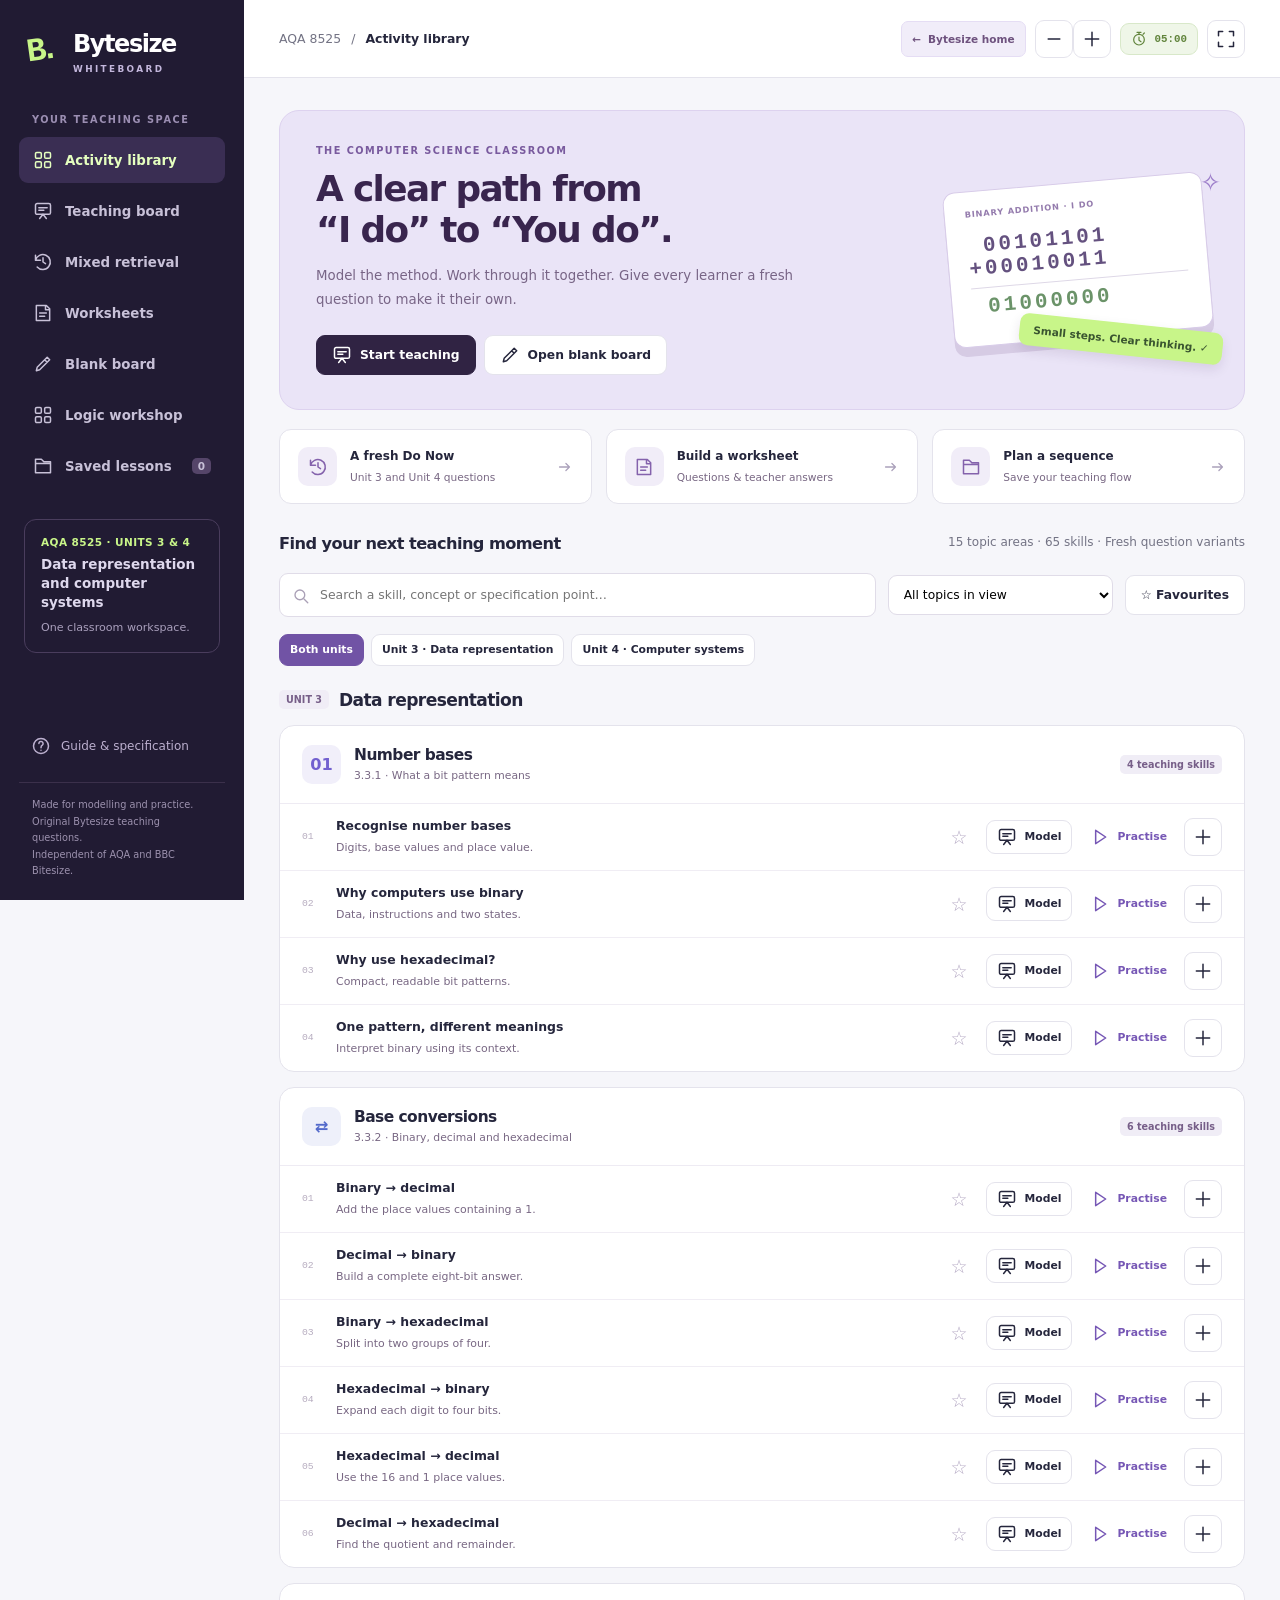
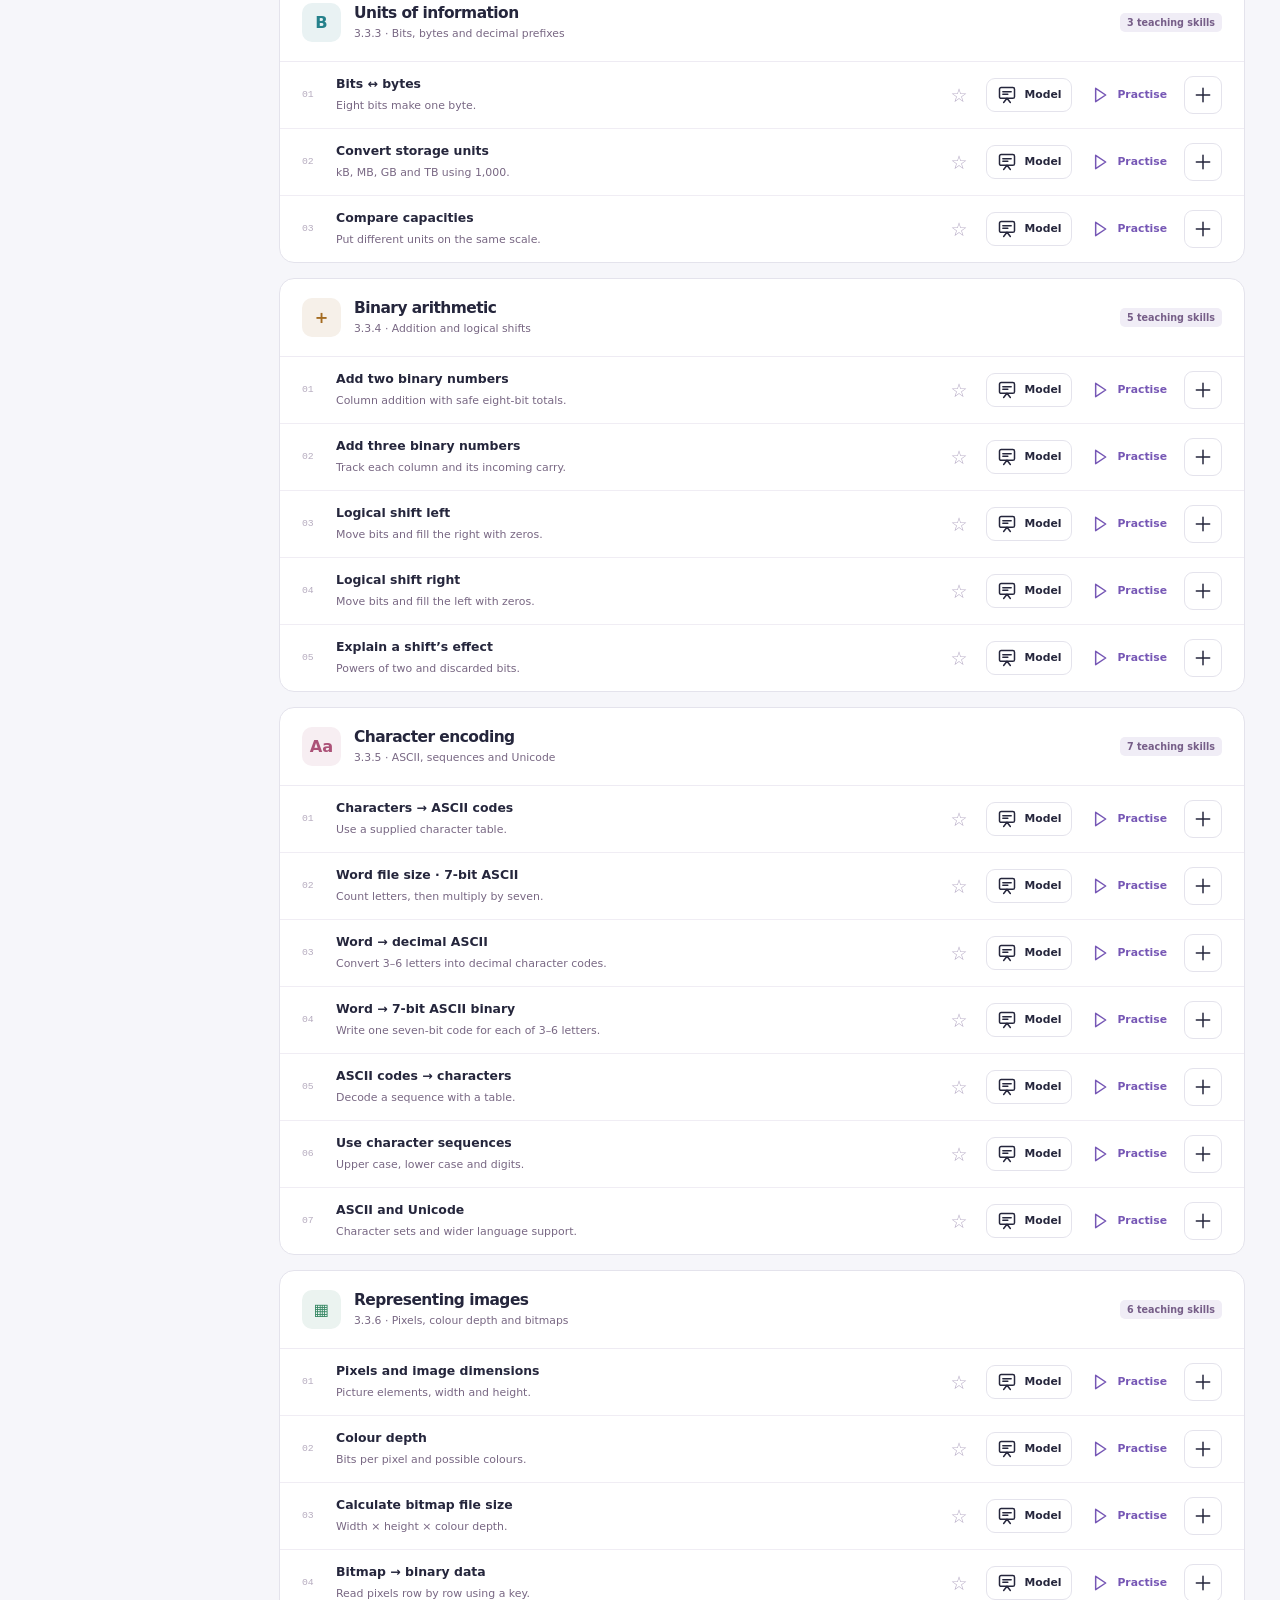
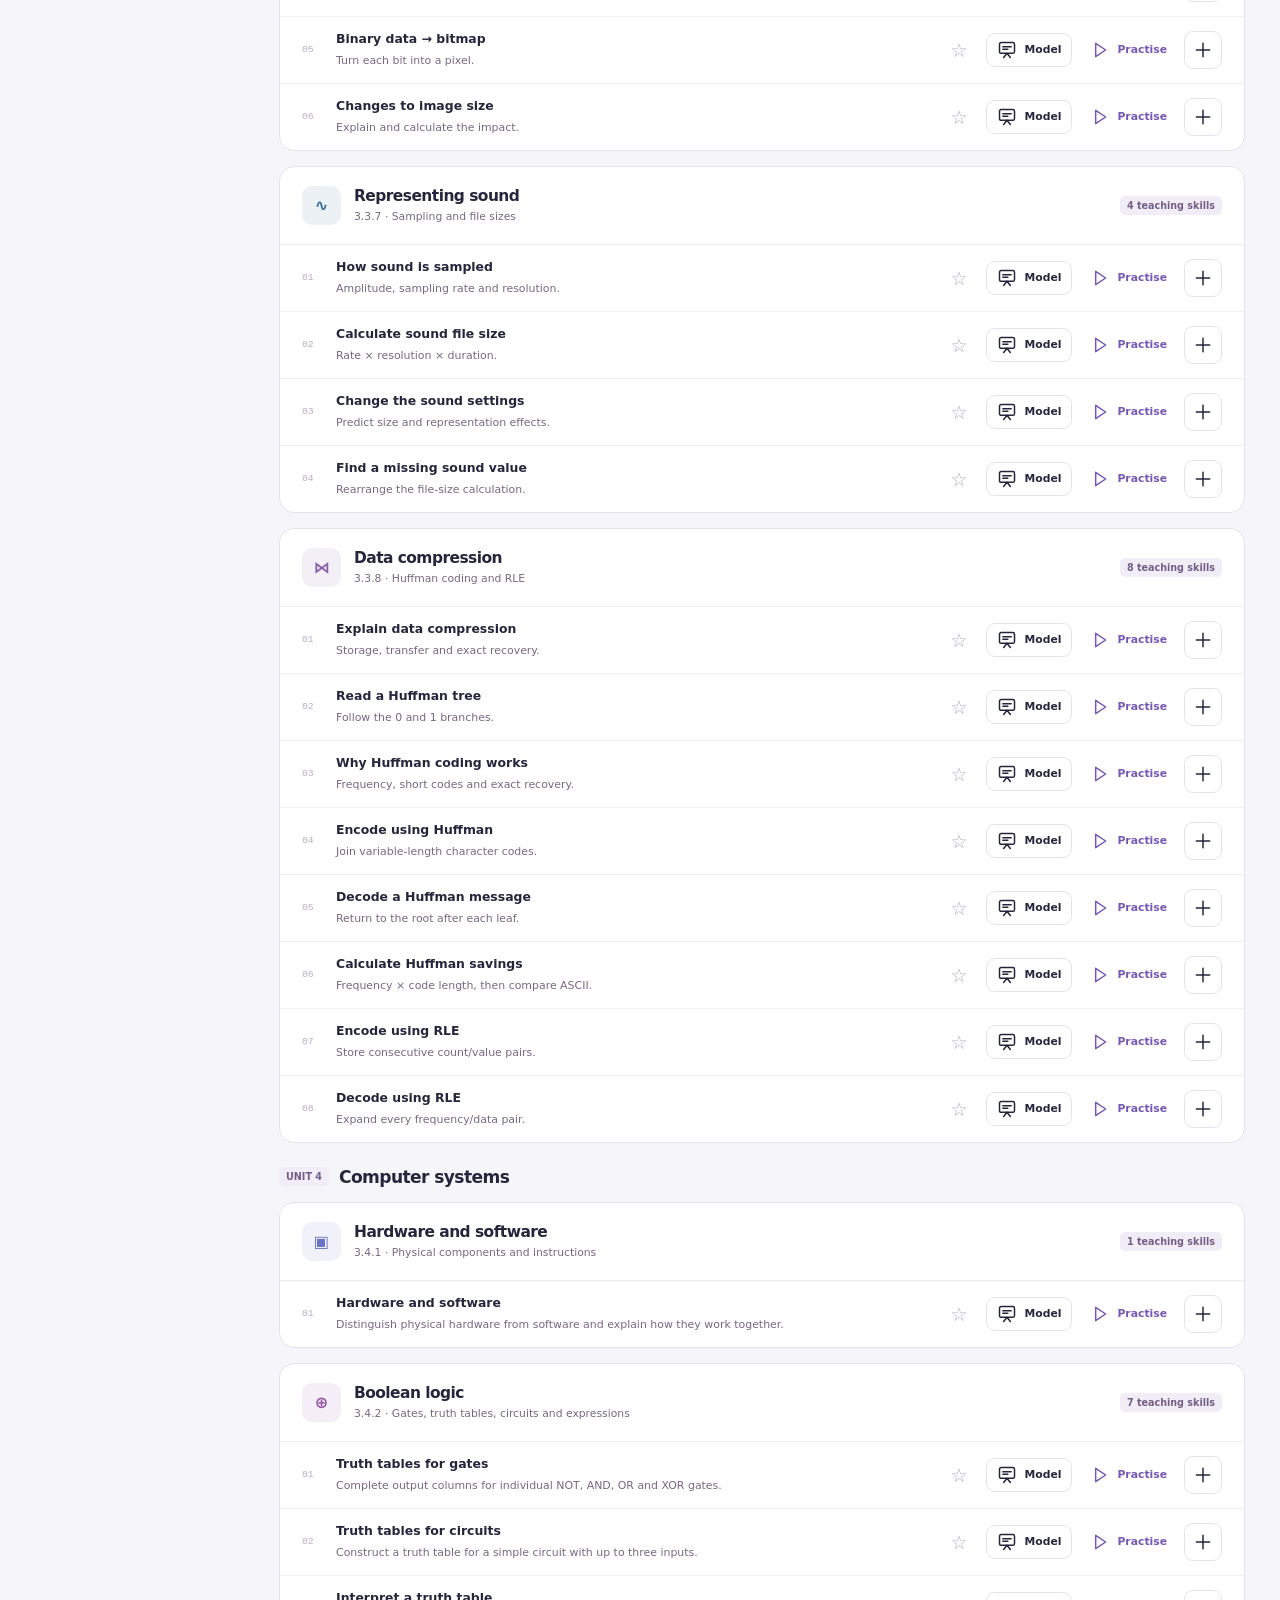
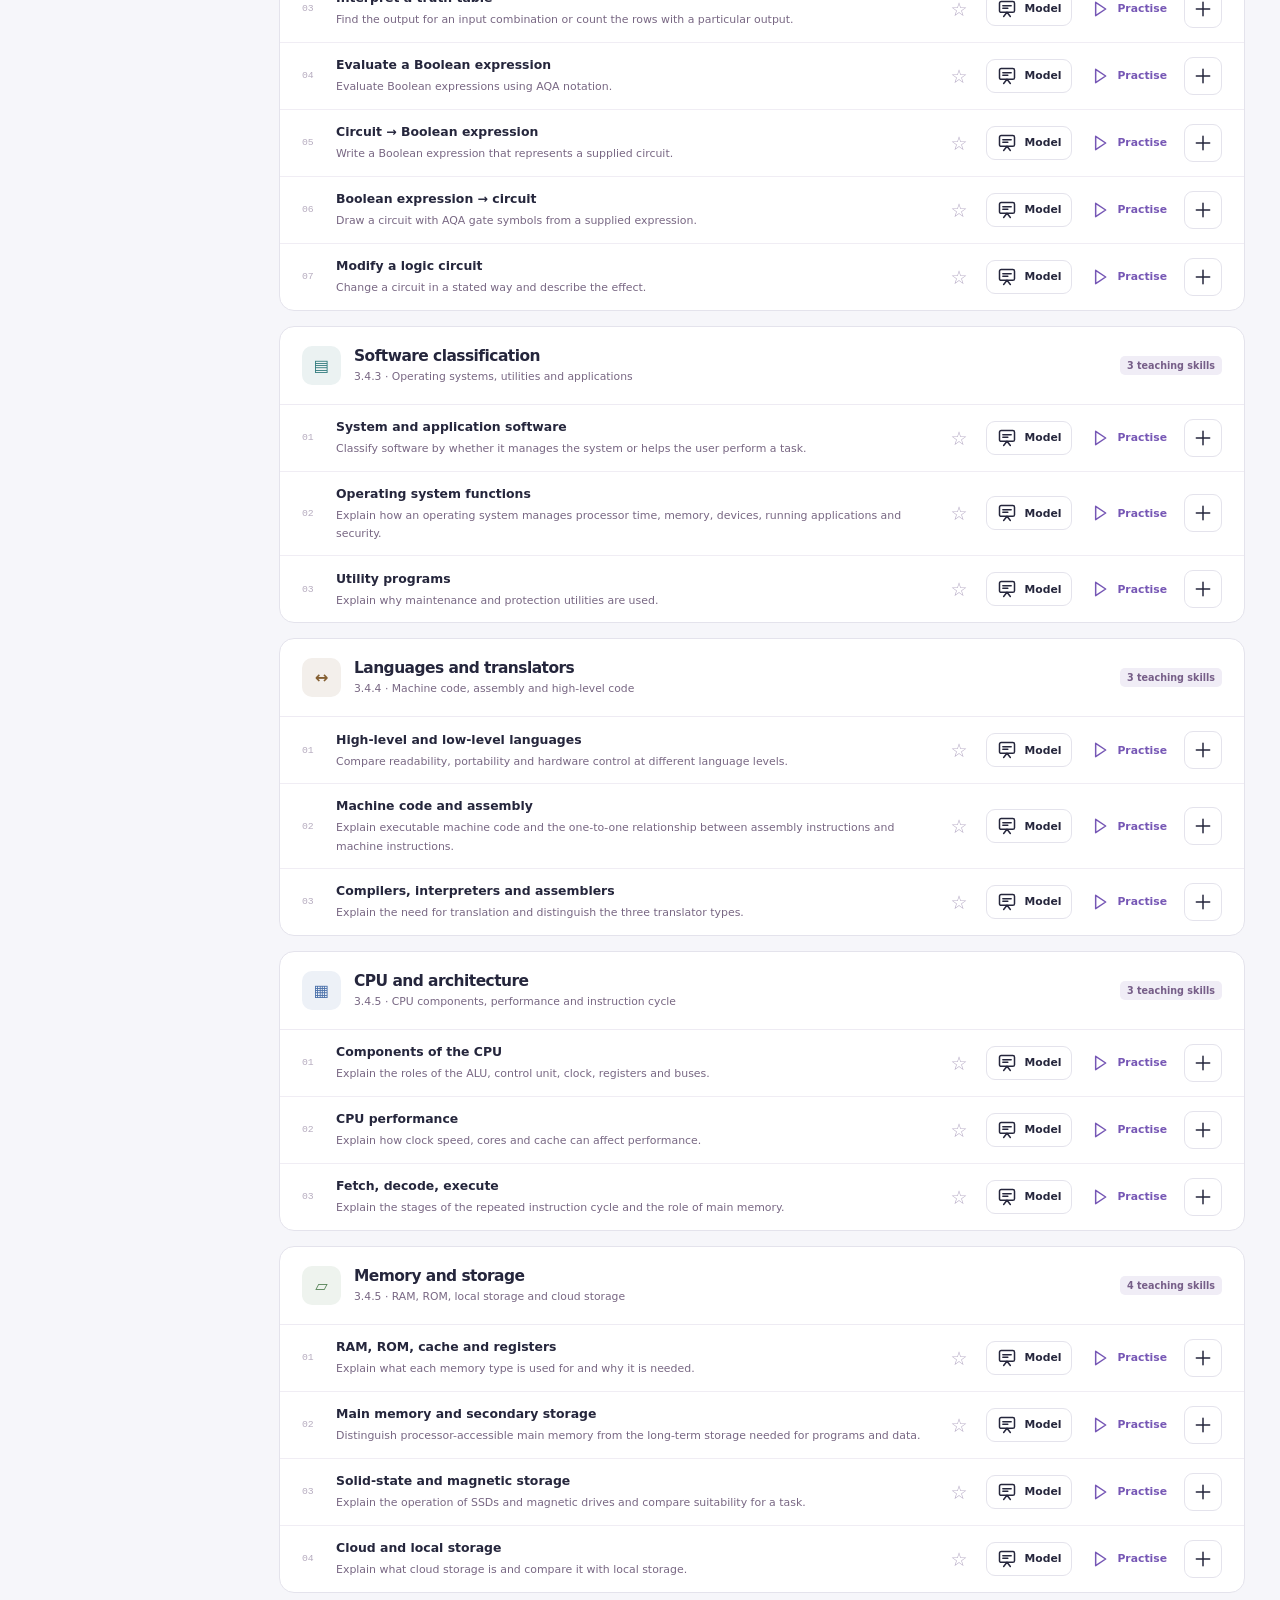
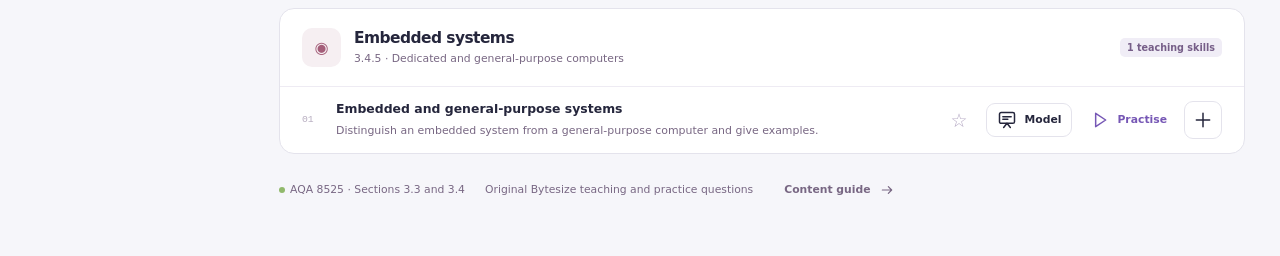
==== commit facc9751: "Publish Bytesize version 27 Publish the Unit 4 Logic Workshop, expanded student practice, and famili" ====
--- a/teacher/index.html
+++ b/teacher/index.html
@@ -4,10 +4,11 @@
  <meta charset="utf-8">
  <meta name="viewport" content="width=device-width, initial-scale=1">
  <meta name="theme-color" content="#211b3a">
- <meta name="description" content="Teach AQA 8525 Unit 3 with Bytesize Whiteboard: worked examples, guided practice, independent questions, retrieval, worksheets and a drawing board.">
- <title>Bytesize Whiteboard | AQA 8525 Unit 3</title>
+ <meta name="description" content="Teach AQA 8525 data representation and computer systems with worked examples, mixed retrieval, worksheets and interactive logic modelling.">
+ <title>Bytesize Whiteboard | AQA 8525 Units 3 and 4</title>
  <link rel="icon" href="favicon.svg" type="image/svg+xml">
  <link rel="stylesheet" href="styles.css">
+ <link rel="stylesheet" href="logic.css?v=bytesize-v27">
  <link rel="stylesheet" href="../hub-nav.css">
 </head>
 <body>
@@ -16,6 +17,6 @@
  <div id="toast" role="status" aria-live="polite"></div>
  <dialog id="modal" aria-labelledby="dialog-title"></dialog>
  <div id="print-root"></div>
- <script defer src="app.bundle.js"></script>
+ <script defer src="app.bundle.js?v=bytesize-v27"></script>
 </body>
 </html>
--- a/teacher/styles.css
+++ b/teacher/styles.css
@@ -14,7 +14,7 @@
 @media(max-width:980px){.layout{grid-template-columns:185px minmax(0,1fr)}.sidebar{width:185px;padding:25px 9px}.nav button{padding:12px 10px;font-size:.79rem;gap:9px}.brand{padding-left:8px}.brand strong{font-size:1.3rem}.brand small{font-size:.5rem}.unit-tag{padding:12px;margin:25px 5px}.hero-art{display:none}.hero-copy{max-width:100%}.stage-grid{grid-template-columns:1fr}.stage-body{min-height:300px;font-size:calc(1rem * var(--qscale))}.stage-head strong{font-size:1rem}.stage-head small{font-size:.7rem}.stage-number{display:grid}.stage-actions button{min-width:32px}.stage-foot .btn{font-size:.76rem}.quick-strip{gap:8px}.quick-card{display:block;position:relative}.quick-icon{margin-bottom:10px}.quick-card>.ico{position:absolute;top:20px;right:12px}.builder-grid{grid-template-columns:1fr}.settings-panel{position:static}.check-group{grid-template-columns:1fr 1fr}.split{grid-template-columns:1fr}.page-heading{flex-wrap:wrap}.practice-grid{grid-template-columns:repeat(2,minmax(0,1fr))}.pill{display:none}.skill-row .row-number{display:none}.skill-meta small{display:none}.skill-row .buttons .btn span{display:none}.skill-row .buttons .btn{min-width:33px}.skill-row .buttons .btn .ico{width:17px}.skill-row .buttons{gap:3px}.skill-row{gap:8px;padding:13px 16px}.topic-head{padding:17px 16px}.topic-head .tag{font-size:.58rem}.library-summary{gap:12px;flex-wrap:wrap}.teach-heading{align-items:flex-start;flex-wrap:wrap}.presentation .stage-grid{grid-template-columns:repeat(3,minmax(0,1fr))}.presentation .stage-body{font-size:calc(.9rem * var(--qscale))}.presentation .stage-head{padding:15px 12px}.focus-view.stage-grid{grid-template-columns:1fr}.focus-view .stage-body{padding:25px}.blank-footer{flex-wrap:wrap}}
 @media(max-width:680px){.layout{display:block}.sidebar{transform:translateX(-100%);transition:.2s;width:244px}.sidebar.open{transform:none;box-shadow:30px 0 60px #25153744}.content{width:100%}.mobile-menu{display:inline-flex}.topbar{height:65px;padding:0 16px}.top-actions{gap:6px}.breadcrumb{gap:7px;font-size:.75rem}.breadcrumb .muted,.breadcrumb .crumb-sep{display:none}.top-actions .font-tools{display:none}.page,.teach-page{padding:22px 16px}.hero{padding:25px 23px;border-radius:14px}.hero h1{font-size:2rem}.hero p{font-size:.82rem}.hero .buttons{gap:7px}.hero .btn{font-size:.74rem;padding:9px 12px}.quick-card strong{font-size:.72rem}.quick-card small{display:none}.quick-strip{margin-bottom:23px}.quick-card>.ico{display:none}.quick-card{padding:13px 12px}.quick-icon{margin-bottom:9px;width:31px;height:31px}.section-title h2{font-size:1rem}.section-title p{font-size:.68rem}.search-wrap{min-width:180px}.library-toolbar{gap:7px}.library-toolbar select{max-width:145px;font-size:.75rem}.filter-chips{gap:5px;margin-bottom:18px}.filter-chips button{font-size:.65rem;padding:7px 10px}.topic-head .topic-symbol{width:34px;height:34px}.topic-head h2{font-size:.9rem}.topic-head p{font-size:.65rem}.topic-head .tag{display:none}.skill-meta strong{font-size:.76rem}.skill-row .buttons .btn span{display:none}.skill-row .buttons .btn{padding:6px;min-height:33px}.skill-row>.fav{font-size:17px}.skill-row{padding:12px 13px}.skill-row .buttons{gap:2px}.page-heading h1{font-size:1.5rem}.practice-grid{grid-template-columns:1fr}.check-group{grid-template-columns:1fr 1fr}.settings-panel{padding:19px}.controls .buttons{flex-wrap:wrap}.controls .drawing-tools{gap:7px}.controls .segmented button{font-size:.68rem;padding:7px 10px}.teach-heading h1{font-size:1.35rem}.teach-heading .buttons .btn{font-size:.7rem;padding:8px 10px}.stage-body{font-size:calc(.96rem * var(--qscale))}.teacher-note{font-size:.7rem;align-items:flex-start}.presentation .stage-grid{grid-template-columns:1fr}.presentation .stage-body{font-size:calc(1.1rem * var(--qscale))}.focus-view .stage-body{padding:23px;min-height:420px}.stage-foot .btn{font-size:.72rem}.worksheet-preview{padding:20px}.blank-controls{padding:11px;gap:8px}.blank-controls select{max-width:135px}.board-paper{min-height:350px;height:55vh}.blank-controls .btn{font-size:.7rem}.blank-controls .ico{width:17px}.queue-item{padding:13px 12px;gap:8px}.queue-item .buttons{gap:2px}.queue-item .icon-btn{min-width:29px;min-height:29px;padding:5px}.queue-item strong{font-size:.76rem}.info-grid{grid-template-columns:1fr}.lesson-nav{flex-wrap:wrap}.library-toolbar .btn{font-size:.7rem}.blank-controls .group label{font-size:.7rem}.status-line{font-size:.65rem}}
 @media(prefers-reduced-motion:reduce){*{animation:none!important;transition:none!important;scroll-behavior:auto!important}}
-@media print{@page{size:A4;margin:15mm}body{background:white;color:#222;font-size:11pt}#app,#toast,dialog,.skip{display:none!important}#print-root{display:block!important}#print-root .print-header h1{font-size:20pt;margin:0 0 8px}#print-root .print-header p{margin:4px 0;font-size:9pt;color:#555}#print-root .worksheet-item{font-size:10.5pt;padding:20px 0;border-color:#bbb}#print-root .worksheet-item .question-copy{font-size:10.5pt;line-height:1.65}#print-root .question-number{font-size:9pt;color:#555}#print-root .answer-space{border-bottom:1px solid #bbb;background:none;min-height:45px}#print-root .written .answer-space{min-height:90px}#print-root .number-display{font-size:13pt;color:#222}#print-root .table-wrap{margin:10px 0}#print-root table{font-size:9pt}#print-root th,#print-root td{color:#222;background:white;border-color:#aaa}#print-root .huffman-tree{max-width:300px;max-height:235px}#print-root .bitmap-grid{width:150px}#print-root .binary-sum{font-size:14pt;color:#222}#print-root .model-answer{background:white;border:0;padding:5px 0;color:#222}#print-root .model-answer strong{color:#555}#print-root .model-answer .model-row{border-color:#bbb}#print-root .waveform{max-width:350px}#print-root .step-list li{font-size:9pt;color:#555}#print-root code{color:#222;background:none}#print-root .figure-caption{font-size:8pt;color:#555}#print-root .model-answer .bitmap-grid{break-inside:avoid}.print-footer{color:#777;font-size:8pt}a{color:inherit;text-decoration:none}}
+@media print{@page{size:A4 landscape;margin:10mm}body,body.six-question-mode{background:white;color:#222;margin:0;overflow:visible;height:auto}#app,#toast,dialog,.skip{display:none!important}#print-root{display:block!important}a{color:inherit;text-decoration:none}}
 
 /* Six-question classroom display. Only the card bodies scroll; the clock stays above them. */
 .timer-sound-controls{display:flex;align-items:center;justify-content:space-between;gap:12px;flex-wrap:wrap;border-top:1px solid #e8dfee;margin-top:20px;padding-top:18px}.timer-sound-controls .toggle-label{font-size:.83rem;line-height:1.5}.timer-sound-controls input{width:17px;height:17px}
@@ -114,47 +114,54 @@
 .practice-workspace .practice-grid{grid-template-columns:repeat(2,minmax(0,1fr))}
 @media(max-width:680px){.practice-settings-bar{padding:16px}.practice-settings-main{gap:10px}.practice-settings-main h2{flex-basis:100%}.practice-topic-heading{gap:7px 10px}.practice-topic-heading .topic-selection-status{margin-left:0}.practice-topic-choices label{font-size:.69rem;padding:7px 8px}.practice-workspace .practice-grid{grid-template-columns:1fr}.practice-workspace .set-toolbar{flex-wrap:wrap}}
 
-/* Each pupil sheet is an A4 landscape page with a genuine three-by-two table. */
+/* Physical print dimensions also apply while measuring, before opening the print dialog. */
+#print-root{width:277mm;margin:0;padding:0;color:#222;background:white;font:9pt/1.35 Arial,sans-serif;--qscale:1}
+#print-root .print-question-page{width:277mm;height:188mm;display:flex;flex-direction:column;break-inside:avoid;page-break-inside:avoid}
+#print-root .print-header{flex:none;height:auto;min-height:0;border-bottom:1px solid #777;margin:0 0 2mm;padding:0 0 2mm}
+#print-root .print-header h1{font-size:12pt;line-height:1.15;letter-spacing:0;margin:0 0 2mm;overflow-wrap:anywhere;color:#222}
+#print-root .print-page-details{display:flex;align-items:baseline;justify-content:space-between;gap:5mm}
+#print-root .print-page-details p{font-size:9pt;line-height:1.3;margin:0;white-space:nowrap;color:#222}
+#print-root .print-question-grid{display:grid;grid-template-columns:repeat(var(--print-columns),minmax(0,1fr));grid-template-rows:repeat(var(--print-rows),minmax(0,1fr));flex:1;min-height:0;width:100%;border-top:1px solid #777;border-left:1px solid #777}
+#print-root .print-question-cell{min-width:0;min-height:0;border-right:1px solid #777;border-bottom:1px solid #777;padding:2.5mm;text-align:left;overflow-wrap:anywhere;break-inside:avoid;page-break-inside:avoid}
+#print-root .print-question{height:100%;min-height:0;display:flex;flex-direction:column;font-size:9pt;line-height:1.35}
+#print-root .print-question-content{flex:none;min-width:0}
+#print-root .print-question-title{font-size:9pt;line-height:1.25;letter-spacing:0;margin:0 0 2mm;color:#222}
+#print-root .print-question-title span{font-weight:400;font-size:7pt;white-space:nowrap;color:#555}
+#print-root .question-copy{font-size:9pt;line-height:1.35;font-weight:400;margin:0 0 1.5mm}
+#print-root .question-copy p{margin:0 0 1mm;line-height:inherit}
+#print-root .figure{min-width:0}
+#print-root .table-wrap{margin:1mm 0 2mm;overflow:visible;max-width:none}
+#print-root table{font-size:7.5pt;width:100%;table-layout:auto;border-collapse:collapse}
+#print-root th,#print-root td{padding:1mm;line-height:1.2;overflow-wrap:anywhere;color:#222;background:white;border-color:#aaa}
+#print-root .number-display{font-size:11pt;line-height:1.4;margin:1mm 0 2mm;color:#222}
+#print-root .binary-sum{font-size:12pt;line-height:1.4;max-width:52mm;margin:1mm auto 2mm;color:#222}
+#print-root .binary-sum hr{margin:1mm 0;border-color:#555}
+#print-root .huffman-tree{width:100%;height:clamp(12mm,calc(66mm / var(--print-rows)),33mm);max-height:33mm;margin:0 auto 2mm;color:#333}
+#print-root .huffman-tree text{fill:#222}
+#print-root .waveform{width:100%;height:clamp(12mm,calc(56mm / var(--print-rows)),28mm);max-height:28mm;margin:0 auto 2mm}
+#print-root .bitmap-grid{width:22mm;margin:1mm auto 2mm;flex-shrink:0}
+#print-root .pixel.on{background:#222;print-color-adjust:exact;-webkit-print-color-adjust:exact}
+#print-root .figure-caption{font-size:7pt;line-height:1.25;margin:1mm 0 2mm;color:#444}
+#print-root code{padding:0;font-size:1em;overflow-wrap:anywhere;color:#222;background:none}
+#print-root .print-response-fields{margin-top:1mm}
+#print-root .print-response-line{display:flex;align-items:baseline;gap:2mm;font-size:8pt;line-height:1.3;margin:1mm 0}
+#print-root .print-response-blank{flex:1;min-width:10mm;border-bottom:1px solid #888}
+#print-root .print-working-space{flex:1;min-height:clamp(3mm,calc(12mm / var(--print-rows)),5mm);margin-top:1.5mm;border-bottom:1px solid #ccc}
+#print-root .written .print-working-space{background:repeating-linear-gradient(to bottom,transparent 0,transparent 5.8mm,#ddd 5.8mm,#ddd 6mm);print-color-adjust:exact;-webkit-print-color-adjust:exact}
+#print-root .print-question-dense .table-wrap th,#print-root .print-question-dense .table-wrap td{padding:.7mm}
+#print-root .model-answer{background:white;border:0;padding:1mm 0;color:#222;margin:1mm 0}
+#print-root .model-answer strong{color:#333}
+#print-root .model-answer .model-row{border-color:#bbb}
+#print-root .step-list{margin:1mm 0 0;padding-left:4mm}
+#print-root .step-list li{font-size:8pt;line-height:1.3;color:#333;margin:0 0 1mm}
+@media screen{
+ #print-root.print-measuring{display:block!important;visibility:hidden;position:fixed;left:-10000px;top:0}
+}
 @media print{
  @page bytesizeQuestions{size:A4 landscape;margin:10mm}
- @page bytesizeAnswers{size:A4 portrait;margin:15mm}
+ @page bytesizeAnswers{size:A4 landscape;margin:10mm}
  #print-root.question-sheet{page:bytesizeQuestions}
  #print-root.answer-sheet{page:bytesizeAnswers}
- #print-root.question-sheet .print-question-page{width:277mm;break-after:page;page-break-after:always;break-inside:avoid;page-break-inside:avoid}
- #print-root.question-sheet .print-question-page:last-child{break-after:auto;page-break-after:auto}
- #print-root.question-sheet .print-header{height:19mm;padding:0 0 2mm}
- #print-root.question-sheet .print-header h1{font-size:12pt;line-height:1.15;letter-spacing:0;margin:0 0 1.5mm;overflow-wrap:anywhere}
- #print-root.question-sheet .print-page-details{display:flex;align-items:baseline;justify-content:space-between;gap:4mm}
- #print-root.question-sheet .print-header p{font-size:7.5pt;line-height:1.3;margin:0;color:#333}
- #print-root.question-sheet .print-header .print-instructions{font-size:7pt;margin-top:1mm}
- #print-root.question-sheet .print-question-grid{width:100%;height:164mm;border-collapse:collapse;table-layout:fixed;border:1px solid #777;margin:0;font-size:9pt}
- #print-root.question-sheet .print-question-row{height:82mm;break-inside:avoid;page-break-inside:avoid}
- #print-root.question-sheet .print-question-cell{width:33.333%;height:82mm;border:1px solid #777;padding:3mm;vertical-align:top;text-align:left;break-inside:avoid;page-break-inside:avoid;overflow-wrap:anywhere}
- #print-root.question-sheet .print-question{height:75mm;display:flex;flex-direction:column;font-size:9pt;line-height:1.35}
- #print-root.question-sheet .print-question-title{font-size:9pt;line-height:1.25;letter-spacing:0;margin:0 0 2mm;color:#222;flex-shrink:0}
- #print-root.question-sheet .print-question-title span{font-weight:400;font-size:7pt;white-space:nowrap;color:#555}
- #print-root.question-sheet .question-copy{font-size:9pt;line-height:1.35;font-weight:400;margin:0 0 1.5mm;flex-shrink:0}
- #print-root.question-sheet .question-copy p{margin:0 0 1mm;line-height:inherit}
- #print-root.question-sheet .figure{min-width:0;flex-shrink:0}
- #print-root.question-sheet .table-wrap{margin:1mm 0 2mm;overflow:visible}
- #print-root.question-sheet .table-wrap table{font-size:7.5pt;width:100%;table-layout:auto}
- #print-root.question-sheet .table-wrap th,#print-root.question-sheet .table-wrap td{padding:1mm;line-height:1.2;overflow-wrap:anywhere}
- #print-root.question-sheet .number-display{font-size:11pt;line-height:1.4;margin:1mm 0 2mm;color:#222}
- #print-root.question-sheet .binary-sum{font-size:12pt;line-height:1.4;max-width:52mm;margin:1mm auto 2mm;color:#222}
- #print-root.question-sheet .binary-sum hr{margin:1mm 0;border-color:#555}
- #print-root.question-sheet .huffman-tree{width:100%;height:33mm;max-height:33mm;margin:0 auto 2mm;color:#333}
- #print-root.question-sheet .huffman-tree text{fill:#222}
- #print-root.question-sheet .waveform{width:100%;height:28mm;max-height:28mm;margin:0 auto 2mm}
- #print-root.question-sheet .bitmap-grid{width:22mm;margin:1mm auto 2mm;flex-shrink:0}
- #print-root.question-sheet .pixel.on{background:#222;print-color-adjust:exact;-webkit-print-color-adjust:exact}
- #print-root.question-sheet .figure-caption{font-size:7pt;line-height:1.25;margin:1mm 0 2mm;color:#444}
- #print-root.question-sheet code{padding:0;font-size:1em;overflow-wrap:anywhere}
- #print-root.question-sheet .print-response-fields{margin-top:1mm;flex-shrink:0}
- #print-root.question-sheet .print-response-line{display:flex;align-items:baseline;gap:2mm;font-size:8pt;line-height:1.3;margin:1mm 0}
- #print-root.question-sheet .print-response-blank{flex:1;min-width:10mm;border-bottom:1px solid #888}
- #print-root.question-sheet .print-working-space{flex:1;min-height:6mm;margin-top:2mm;border-bottom:1px solid #ccc}
- #print-root.question-sheet .written .print-working-space{background:repeating-linear-gradient(to bottom,transparent 0,transparent 5.8mm,#ddd 5.8mm,#ddd 6mm);print-color-adjust:exact;-webkit-print-color-adjust:exact}
- #print-root.question-sheet .print-question-dense .question-copy{font-size:8.5pt}
- #print-root.question-sheet .print-question-dense .table-wrap th,#print-root.question-sheet .print-question-dense .table-wrap td{padding:.7mm}
- #print-root.question-sheet .print-footer{display:flex;justify-content:space-between;gap:3mm;margin-top:2mm;font-size:7pt;line-height:1.2;color:#555}
+ #print-root .print-question-page{break-after:page;page-break-after:always}
+ #print-root .print-question-page:last-child{break-after:auto;page-break-after:auto}
 }
--- a/teacher/logic.css
+++ b/teacher/logic.css
@@ -0,0 +1,63 @@
+.logic-expression{display:inline-block;font-family:ui-monospace,SFMono-Regular,Consolas,monospace;line-height:1.7;overflow-wrap:anywhere;color:inherit}
+.logic-overbar{display:inline-block;border-top:.075em solid currentColor;margin-top:.14em;padding-top:.03em;line-height:1.12;vertical-align:baseline}
+.logic-op{display:inline-block;white-space:nowrap}
+.logic-diagram{width:min(100%,370px);max-height:160px;display:block;margin:.65rem auto;color:#372757}
+.logic-truth{border-collapse:collapse;width:auto;min-width:145px;max-width:100%;margin:.6rem 0;color:inherit;font-variant-numeric:tabular-nums}
+.logic-truth th,.logic-truth td{padding:.16em .6em;border:1px solid #d4c7e2;text-align:center;min-width:22px}
+.logic-truth th{background:#f0e9f8;font-weight:700}
+.logic-truth td:last-child,.logic-truth th:last-child{border-left:2px solid #9d82bf}
+.unit-heading{margin:24px 0 12px;display:flex;align-items:center;gap:10px}
+.unit-heading h2{margin:0;font-size:1.14rem}
+.unit-filter{display:flex;gap:7px;flex-wrap:wrap;margin:0 0 12px}
+.unit-filter .btn[aria-pressed=true]{background:#7153a5;color:white;border-color:#7153a5}
+.unit-options{border:1px solid var(--line);border-radius:9px;margin:7px 0;background:#fff;min-width:0}
+.unit-options>summary{cursor:pointer;padding:9px 12px;color:#513775;font-size:.78rem;font-weight:700}
+.unit-options>summary span{float:right;margin-left:8px;color:#77668b;font-size:.67rem;font-weight:500}
+.unit-option-body{padding:0 11px 10px}
+.unit-option-body .practice-type-groups{padding:0}
+.worksheet-options .unit-options .unit-option-body>details{margin:3px 0;border-top:1px solid #eee7f4}
+.worksheet-options .unit-options .unit-option-body>details>summary{font-size:.76rem;padding:7px 0;cursor:pointer}
+.lw-panel{padding:clamp(13px,2vw,23px)}
+.lw-toolbar,.lw-palette,.lw-controls,.lw-mode{display:flex;align-items:center;gap:8px;flex-wrap:wrap}
+.lw-toolbar{justify-content:space-between;margin-bottom:12px}
+.lw-toolbar:first-child{padding-bottom:13px;border-bottom:1px solid var(--line)}
+.lw-palette .btn{border:1px dashed #baabcf;cursor:grab}
+.lw-palette .btn:active,.lw-gate-label:active{cursor:grabbing}
+.lw-palette svg{width:30px;height:23px;margin-right:3px}
+.lw-input-count{display:flex;align-items:center;gap:7px;color:#635270;font-size:.8rem;font-weight:700}
+.lw-input-count select{padding:7px 10px;border:1px solid #c2afda;border-radius:7px;background:white;color:var(--ink)}
+.lw-instructions,.lw-status,.lw-controls>span{color:#6a5879;font-size:.78rem;line-height:1.5}
+.lw-instructions{margin:.55rem 0}
+.lw-status{min-height:1.25rem;margin:.6rem 0}
+.lw-scroll{overflow:auto;border:1px solid #c7b4dd;border-radius:12px;margin:.65rem 0 .8rem;background:#faf7ff}
+.lw-board{min-width:660px;position:relative;aspect-ratio:900/375;color:#473268;background-image:radial-gradient(#c7b6dd 1px,transparent 1px);background-size:20px 20px}
+.lw-board>svg{position:absolute;inset:0;width:100%;height:100%;pointer-events:none}
+.lw-port,.lw-gate-label,.lw-endpoint{position:absolute;transform:translate(-50%,-50%);font-family:inherit}
+.lw-port{width:15px;height:14px;border:2px solid #7157a5;border-radius:50%;padding:0;background:white;cursor:crosshair;z-index:2}
+.lw-port.in.wired{background:#cfc0e8}.lw-port.out{background:#ad8fe2;cursor:grab}.lw-port.out.picked{background:#e1ab4c;border-color:#744706;box-shadow:0 0 0 4px #ffdc8755}
+.lw-port:hover,.lw-port:focus-visible{z-index:5;outline:2px solid #3e2569;outline-offset:1px}
+.lw-gate-label,.lw-endpoint{background:#ede4f7;color:#452e65;border:1px solid #b39bcc;border-radius:5px;font-size:.71rem;padding:3px 6px;font-weight:800;white-space:nowrap}
+.lw-gate-label{cursor:grab}.lw-gate-label.picked,.lw-slot.picked{border-color:#5e388e;box-shadow:0 0 0 2px #b49bd9}
+.lw-expression{min-height:114px;padding:18px 12px;display:flex;align-items:center;gap:9px;flex-wrap:wrap;border:1px solid #c7b4dd;background:#faf7ff;border-radius:12px;margin:.75rem 0;color:#4b3067;overflow:auto}
+.lw-expression .logic-expression{font-size:clamp(.92rem,1.6vw,1.14rem);white-space:nowrap}
+.lw-q{font-weight:800;flex-shrink:0}.lw-slot{min-width:32px;min-height:32px;padding:3px 6px;border:1px solid #a991c5;border-radius:6px;background:white;color:inherit;font:inherit;font-size:.82em;cursor:pointer}
+.lw-slot.empty-slot{border-style:dashed;background:#ede5fa;color:#67418e}
+.logic-edit-negation{position:relative;display:inline-block;padding-top:14px}
+.lw-slot.logic-negation-slot{position:absolute;inset:0 0 auto;display:block;width:100%;height:14px;min-width:0;min-height:0;padding:0;border:0;border-radius:3px;background:transparent}
+.logic-negation-slot:hover,.logic-negation-slot.picked{background:#ede5fa}
+.logic-overbar-mark{display:block;width:100%;border-top:2px solid currentColor;pointer-events:none}
+.lw-palette .logic-overbar-mark{width:1.2em}
+.lw-output{display:grid;grid-template-columns:minmax(0,3fr) minmax(160px,2fr);gap:17px;margin-top:15px;border:1px solid var(--line);padding:14px;border-radius:10px;background:#faf7ff}
+.lw-output h3{font-size:.93rem;margin:0 0 6px}.lw-output p{font-size:.81rem;margin:5px 0;color:#635171}
+.lw-output>div:only-child{grid-column:1/-1}
+.lw-truth-scroll{max-height:min(50vh,360px);max-width:100%;overflow:auto}
+.lw-truth-scroll .logic-truth{margin:0}
+.lw-truth-scroll th{position:sticky;top:0}
+@media(max-width:620px){.lw-output{grid-template-columns:1fr}.lw-panel .btn.small{min-height:39px}}
+@media print{
+ .logic-diagram{max-height:25mm;color:#222;margin:1mm auto}
+ .logic-truth{min-width:0;margin:1mm 0}
+ .logic-truth th,.logic-truth td{padding:0 .5em;border-color:#888;min-width:0}
+ .logic-truth th{background:white;color:#222}
+ .logic-expression{color:#222;line-height:1.3}
+}
